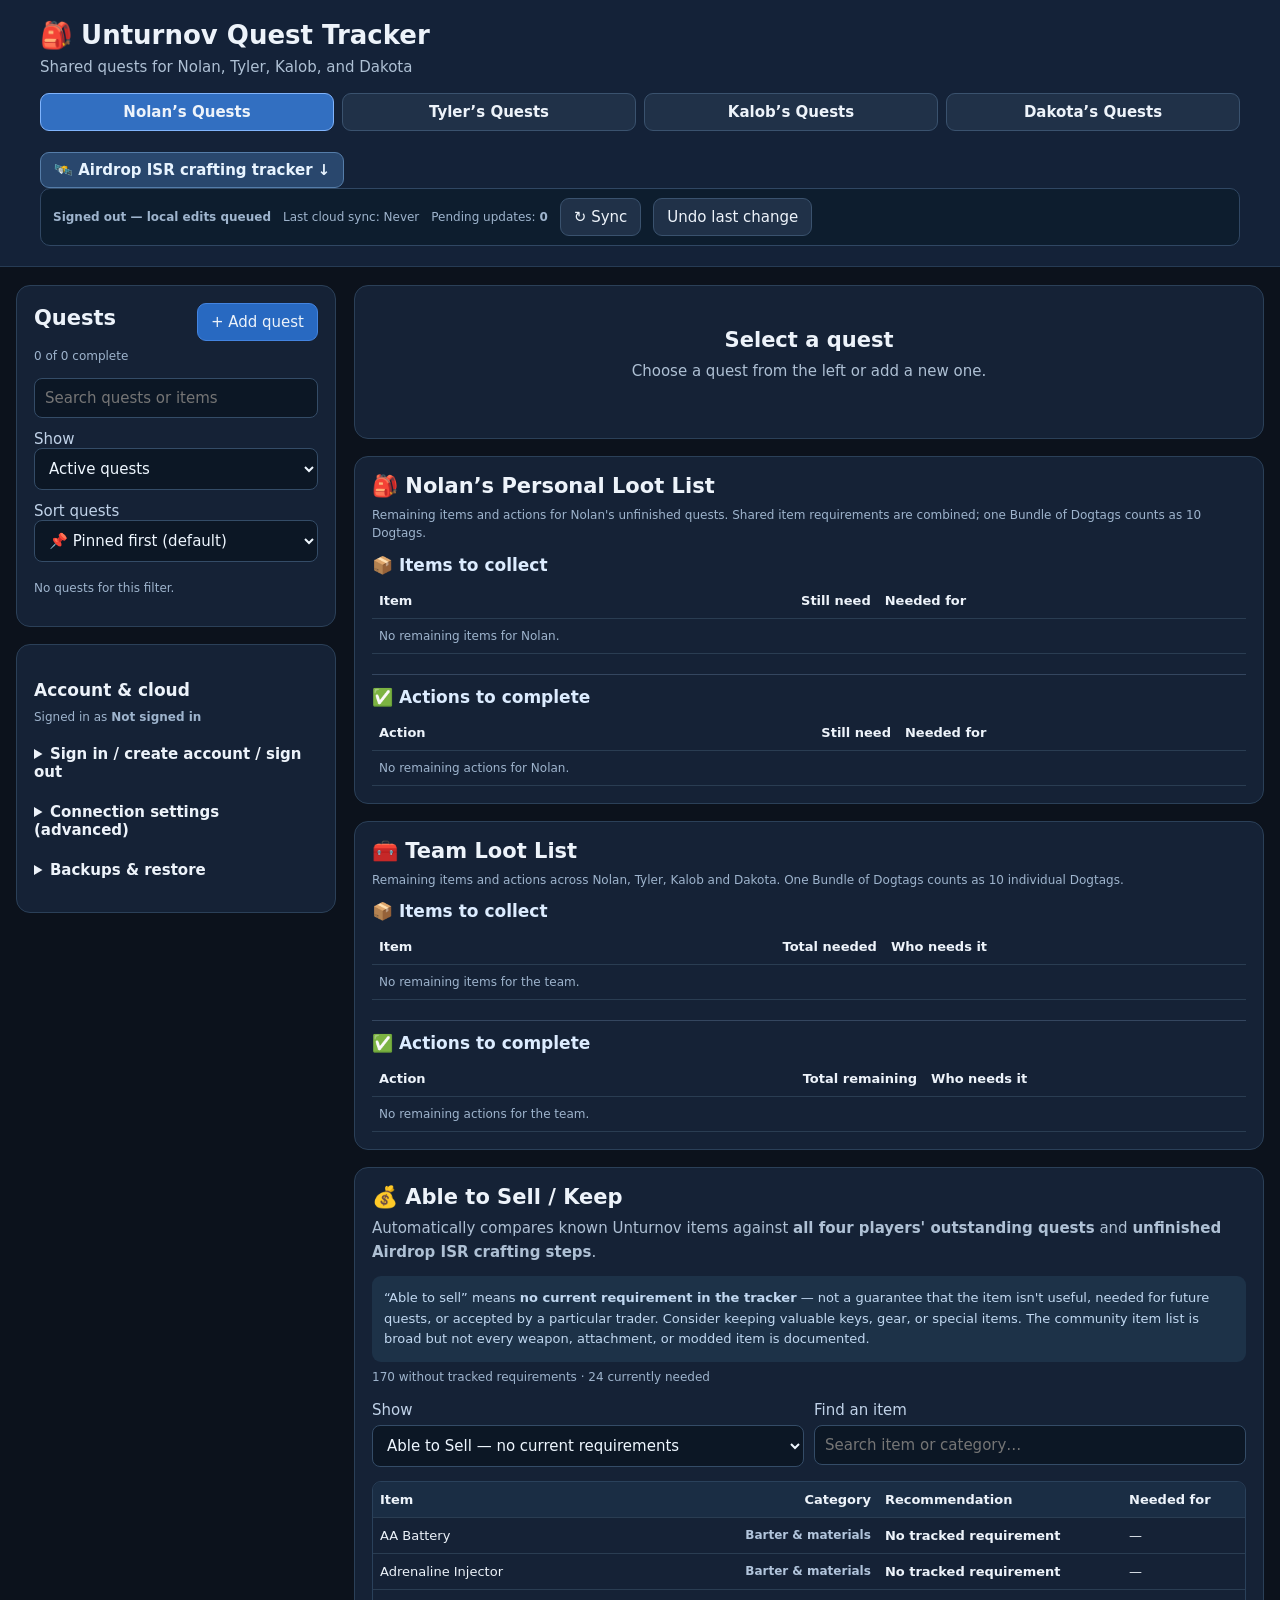
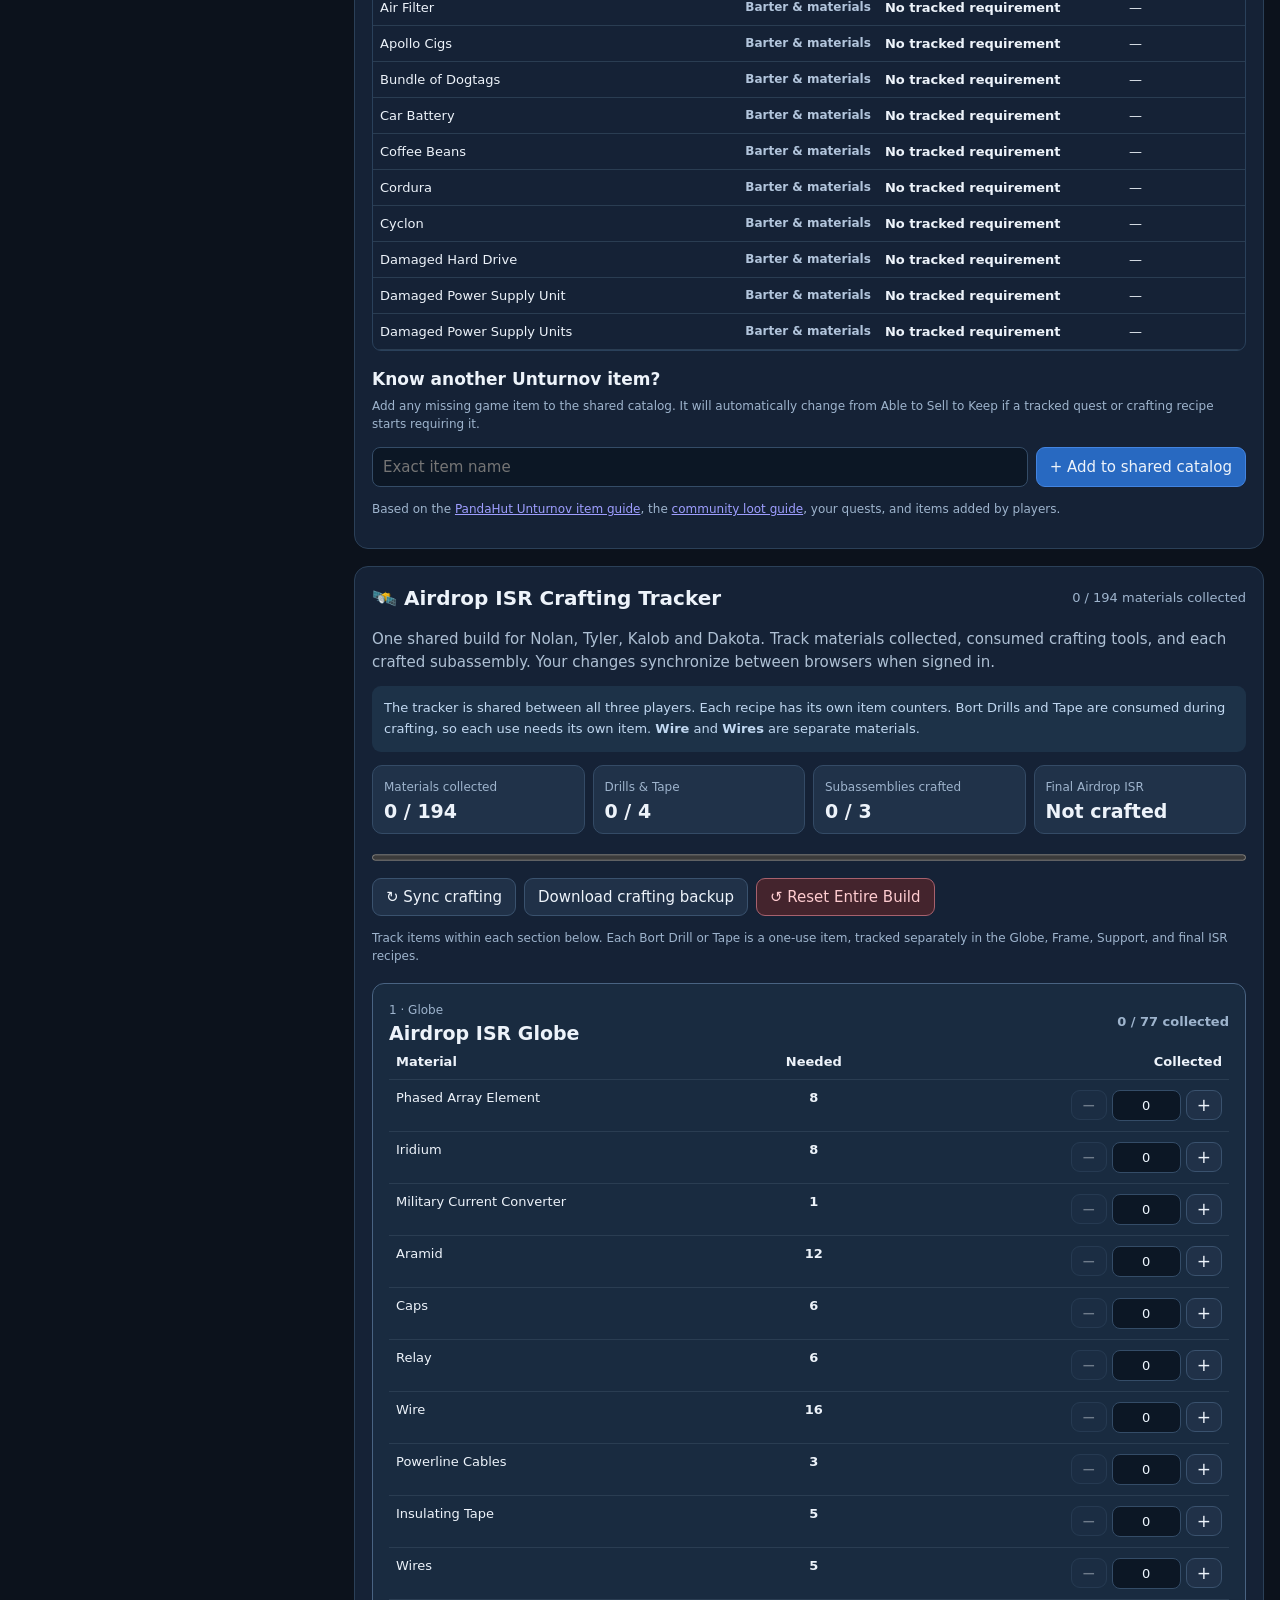
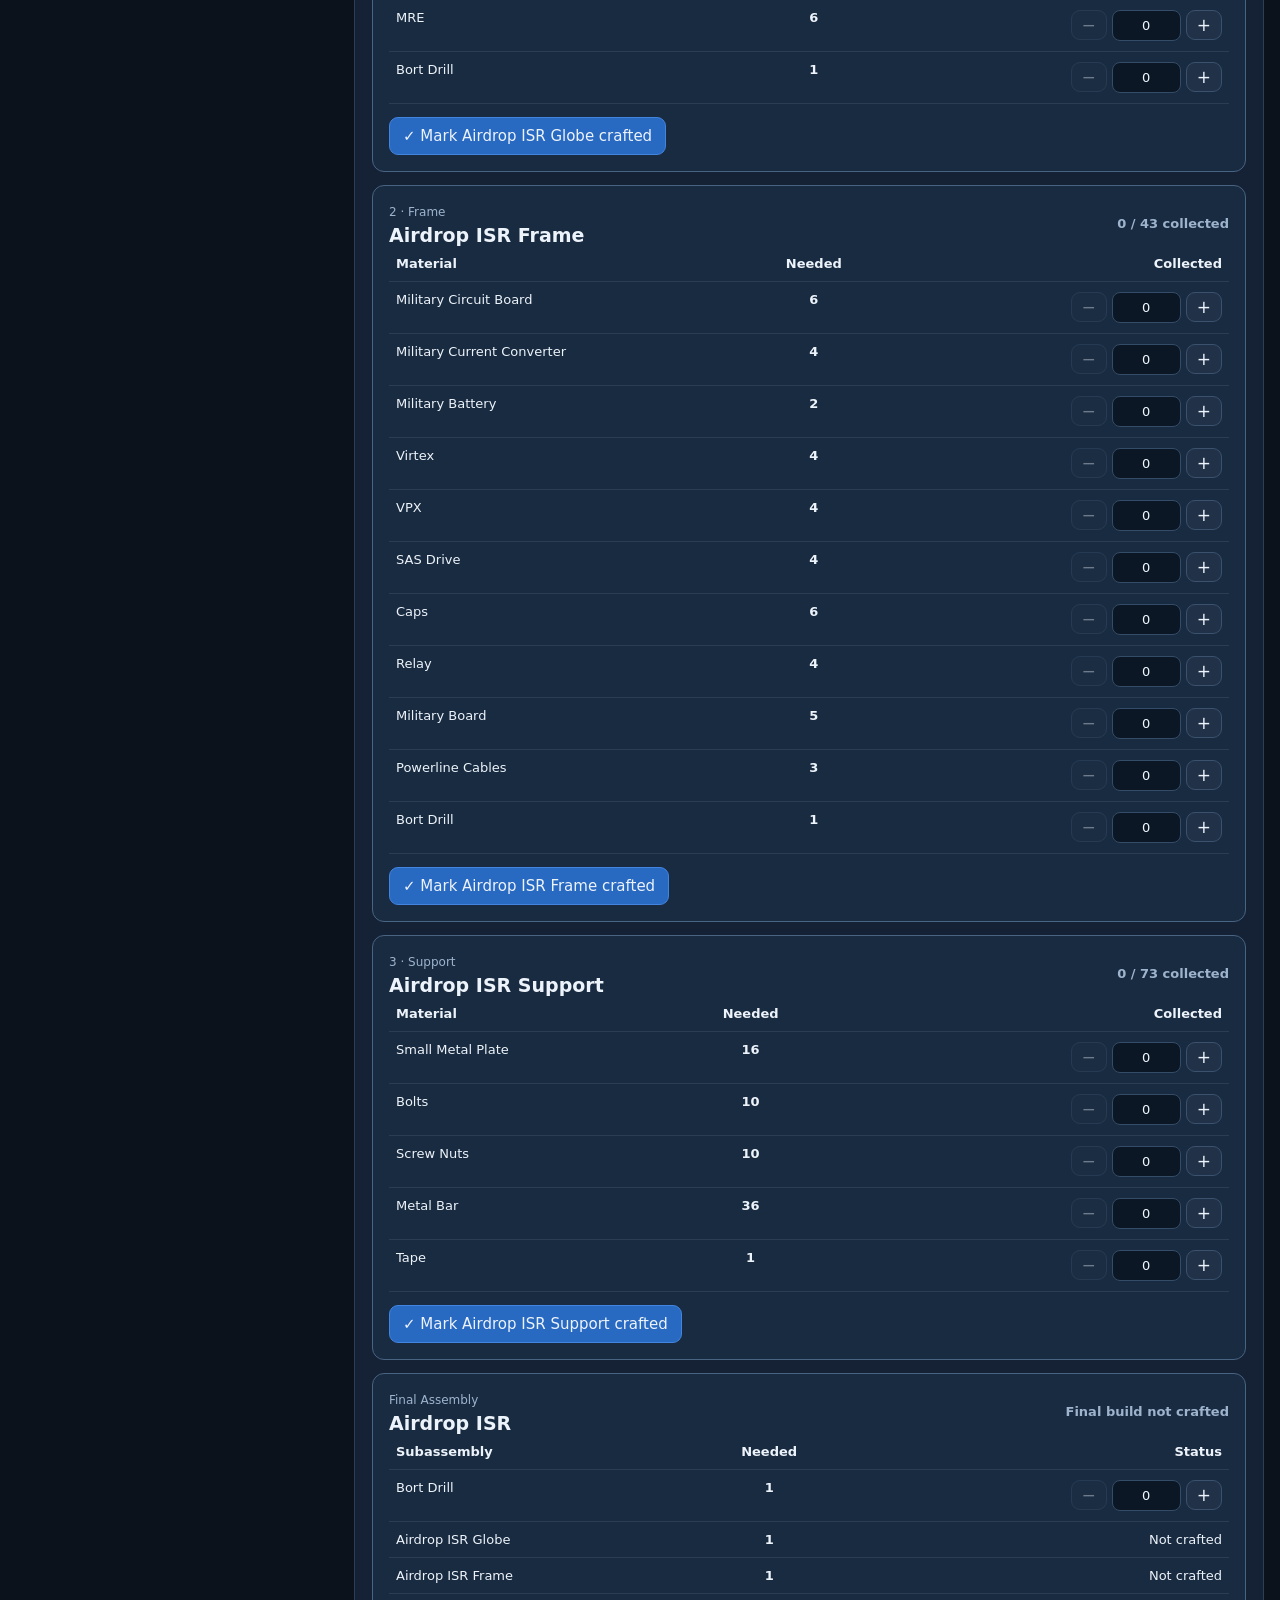
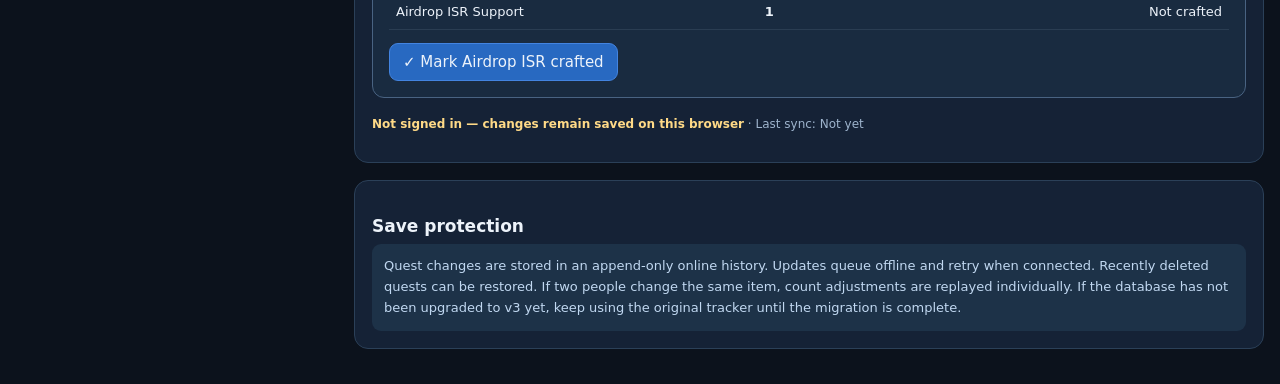
==== index.html @ f4f70f06 "Publish live Unturnov Able to Sell guide with item search, keep filter and shared catalog additions" ====
<!doctype html>
<html lang="en"><head><meta charset="utf-8"><meta name="viewport" content="width=device-width,initial-scale=1">
<title>Unturnov Quest Tracker · Shared Edition</title>
<style>
:root{color-scheme:dark;font-family:Inter,system-ui,-apple-system,BlinkMacSystemFont,"Segoe UI",sans-serif;background:#0c121c;color:#edf3fa}
*{box-sizing:border-box}body{margin:0;font-size:15px}button,input,select,textarea{font:inherit}button{background:#203148;color:#edf3fa;border:1px solid #3a526e;padding:9px 13px;border-radius:9px;cursor:pointer}button:hover{background:#2c486a}button:disabled{opacity:.4;cursor:not-allowed}button.primary{background:#2869c1;border-color:#4384e0}button.primary:hover{background:#357fe4}button.danger{color:#ffb8bb;border-color:#8b4750}input,select,textarea{background:#0c1725;color:#eff7ff;border:1px solid #344c67;border-radius:8px;padding:10px;max-width:100%}input:focus,textarea:focus,select:focus{outline:2px solid #4788e1;outline-offset:1px}textarea{width:100%;min-height:115px;resize:vertical}label{display:block;margin:12px 0 8px;color:#c0d2e8}label input{display:block;width:100%;margin-top:5px}
header{padding:20px clamp(15px,4vw,40px);background:#142238;border-bottom:1px solid #263b54}h1{font-size:26px;margin:0 0 5px}h2{font-size:21px;margin:0 0 8px}h3{font-size:17px;margin:18px 0 8px}p{color:#aec0d4;line-height:1.55;margin:6px 0 12px}small,.muted{font-size:12px;color:#9eb4cd}.warn{color:#ffb77f}.good{color:#76d6a5}.pending{color:#ffda87}
.tabs{display:flex;flex-wrap:wrap;gap:8px;margin:14px 0 12px}.tabs button{flex:1 1 170px;font-weight:700}.tabs button.active{background:#326fc1;border-color:#80b4fd}.cloud-row{display:flex;align-items:center;gap:12px;flex-wrap:wrap;padding:9px 12px;background:#0d1d2e;border:1px solid #304763;border-radius:10px}.cloud-row>*{margin:0}#accountLabel{font-weight:600}
main{display:grid;grid-template-columns:minmax(225px,320px) minmax(0,1fr);gap:18px;max-width:1400px;margin:18px auto;padding:0 16px}.panel{border:1px solid #2b4058;background:#152236;border-radius:14px;padding:17px;min-width:0;margin-bottom:17px}.row{display:flex;gap:9px;align-items:center;justify-content:space-between;flex-wrap:wrap}.sidebar{min-width:0}.sidebar .panel{position:static}
.actions{display:flex;gap:8px;flex-wrap:wrap;margin:13px 0}.actions>button{flex-shrink:0}.full{width:100%}
.quest-list{display:flex;flex-direction:column;gap:6px;max-height:58vh;overflow:auto;margin-top:11px}.quest-row{display:flex;justify-content:space-between;gap:6px;align-items:center;text-align:left;width:100%}.quest-row.active{outline:2px solid #69a2fa}.quest-row span{min-width:0}.quest-row b{display:block;overflow:hidden;text-overflow:ellipsis}.quest-row small{display:block;margin-top:3px}.empty{padding:25px 0;text-align:center}.headline{display:flex;justify-content:space-between;gap:8px;align-items:start;flex-wrap:wrap}.goal-line{display:flex;align-items:center;justify-content:space-between;gap:8px;border-bottom:1px solid #2d4055;padding:11px 0}.count-actions{display:flex;gap:9px;align-items:center;white-space:nowrap}.count-actions button{font-size:20px;padding:4px 12px}.count-actions strong{font-variant-numeric:tabular-nums;min-width:45px;text-align:center}.edit-goal{display:grid;grid-template-columns:minmax(0,1fr) 80px 105px 40px;gap:7px;margin:8px 0}.edit-goal input{width:100%;min-width:0}.edit-goal select{min-width:0;width:100%}
table{width:100%;border-collapse:collapse;font-size:13px}th,td{padding:10px 7px;text-align:left;border-bottom:1px solid #2a3d52;vertical-align:top}th:nth-child(2),td:nth-child(2){text-align:right;font-variant-numeric:tabular-nums;font-weight:700}.overflow{overflow:auto}
details{margin:10px 0}summary{cursor:pointer;font-weight:700;padding:6px 0}details label{font-size:13px}#syncState{font-weight:700}.notice{padding:12px;border-radius:9px;background:#1d3248;color:#c1d8f1;font-size:13px;line-height:1.6}input[type=file]{max-width:100%}#pendingCount{font-weight:700}
@media(max-width:740px){main{grid-template-columns:1fr}.sidebar .panel{position:static}.quest-list{max-height:260px}.edit-goal{grid-template-columns:minmax(0,1fr) 72px}.edit-goal select{grid-column:1}.edit-goal button{grid-column:2}.goal-line{align-items:start}}
[hidden]{display:none!important}

/* Shared Airdrop ISR crafting tracker */
.airdrop-link{display:inline-flex;align-items:center;gap:6px;text-decoration:none;color:#e8f4ff;background:#29476d;border:1px solid #557da9;border-radius:9px;padding:8px 13px;margin-top:9px;font-weight:700}
.airdrop-link:hover{background:#35618e}
.airdrop-panel{scroll-margin-top:16px}
.airdrop-panel>summary{display:flex;justify-content:space-between;gap:12px;align-items:center;flex-wrap:wrap;font-size:20px;padding:2px 0 12px}
.airdrop-panel>summary .muted{font-size:13px;font-weight:400}
.airdrop-panel>summary:hover{color:#b7d7ff}
.airdrop-metrics{display:grid;grid-template-columns:repeat(4,minmax(0,1fr));gap:8px;margin:13px 0}
.airdrop-metric{background:#203249;border:1px solid #344b66;padding:11px;border-radius:10px}
.airdrop-metric strong{display:block;font-size:19px;margin:5px 0 0;font-variant-numeric:tabular-nums}
.airdrop-progress{width:100%;height:13px;accent-color:#4993f0}
.airdrop-counter{display:flex;gap:5px;align-items:center;justify-content:flex-end;min-width:165px}
.airdrop-counter button{font-size:17px;padding:4px 10px}
.airdrop-counter input{width:69px;text-align:center;padding:7px 3px;font-variant-numeric:tabular-nums;appearance:textfield}
.airdrop-counter input::-webkit-inner-spin-button{-webkit-appearance:none}
.airdrop-check{display:flex;gap:9px;align-items:center;flex-wrap:wrap;padding:9px 0;border-bottom:1px solid #283a50;cursor:pointer}
.airdrop-check input{width:19px;height:19px;accent-color:#4988ee}
.airdrop-check small{margin-left:auto}
.airdrop-recipe{border:1px solid #354c69;border-radius:10px;padding:11px 13px;margin:10px 0;background:#182941}
.airdrop-recipe>summary{display:flex;justify-content:space-between;gap:10px;align-items:center}
.airdrop-recipe>summary strong{display:block}
.airdrop-recipe>summary small{display:block;margin-top:4px}
.craft-bubble{display:inline-flex;align-items:center;justify-content:center;min-width:28px;height:28px;background:#27496e;border-radius:50%}
#airdropSyncStatus{font-weight:650}
@media(max-width:740px){.airdrop-metrics{grid-template-columns:repeat(2,minmax(0,1fr))}.airdrop-panel>summary{font-size:17px}}


.airdrop-sections{display:grid;grid-template-columns:minmax(0,1fr);gap:13px;margin:17px 0}
.airdrop-recipe{padding:16px;border:1px solid #496382;background:#192b40;border-radius:12px;min-width:0;margin:0}
.airdrop-recipe h3{margin:4px 0 0;font-size:19px}
.airdrop-stage-status{font-size:13px;font-weight:700}
.airdrop-stage-tools{margin-top:15px;border-top:1px solid #354d68;padding-top:12px}
.airdrop-stage-tools>strong{font-size:13px}
.airdrop-actions{align-items:center}
.airdrop-actions button.danger{background:#44242d;color:#ffccd0;border-color:#a7616d}
.airdrop-actions button.danger:hover{background:#672c39}
.airdrop-recipe table td:nth-child(2),.airdrop-recipe table th:nth-child(2){text-align:center;min-width:62px}
.airdrop-recipe table td:nth-child(3),.airdrop-recipe table th:nth-child(3){text-align:right}
.airdrop-recipe .airdrop-counter{margin-left:auto}
.airdrop-recipe .actions{margin-bottom:0}
@media(max-width:740px){.airdrop-recipe{padding:12px}.airdrop-counter{min-width:132px;gap:3px}.airdrop-counter input{width:54px}.airdrop-counter button{padding:4px 8px}}

.loot-section-heading{margin:20px 0 8px;padding-top:12px;border-top:1px solid #34465f;color:#dcecff}
.loot-section-heading:first-of-type{border-top:0;margin-top:10px;padding-top:0}

.sell-controls{display:grid;grid-template-columns:1fr 1fr;gap:10px;margin:14px 0}
.sell-controls label{margin:0}
.sell-controls input,.sell-controls select{margin-top:6px}
.sell-results{max-height:470px;overflow:auto;border:1px solid #2a415b;border-radius:9px}
.sell-results table{min-width:650px}
.sell-results th{position:sticky;top:0;background:#1a2d44;z-index:1}
.sell-results td:nth-child(2){font-size:12px;color:#b2c5dc}
.sell-results td:nth-child(3){font-weight:650;min-width:135px}
#sellLookupResult:empty{display:none}
@media(max-width:740px){.sell-controls{grid-template-columns:1fr}.sell-results{max-height:420px}}
</style>
</head>
<body>
<header>
 <h1>🎒 Unturnov Quest Tracker</h1><p>Shared quests for Nolan, Tyler, Kalob, and Dakota</p>
 <nav id="tabs" class="tabs" aria-label="Player quests"></nav>
 <a class="airdrop-link" href="#airdropSection">🛰️ Airdrop ISR crafting tracker ↓</a>
 <div class="cloud-row"><span id="syncState">Loading…</span><span class="muted" id="lastSynced">Last cloud sync: Never</span><span class="muted">Pending updates: <b id="pendingCount">0</b></span><button data-action="sync">↻ Sync</button><button data-action="undo">Undo last change</button></div>
</header>
<main>
 <aside class="sidebar">
 <section class="panel">
  <div class="row"><h2>Quests</h2><button class="primary" data-action="add-quest">+ Add quest</button></div>
  <p id="questStats" class="muted"></p>
  <input class="full" id="search" placeholder="Search quests or items" aria-label="Search quests">
  <label>Show<select id="filterSelect" class="full"><option value="active">Active quests</option><option value="completed">Completed quests</option><option value="all">All quests</option><option value="deleted">Recently deleted</option></select></label>
  <label>Sort quests<select id="sortSelect" class="full" aria-label="Sort quests">
   <option value="pinned">📌 Pinned first (default)</option>
   <option value="name-asc">Name (A–Z)</option>
   <option value="name-desc">Name (Z–A)</option>
   <option value="trader">Trader (A–Z)</option>
   <option value="progress-high">Closest to completed</option>
   <option value="progress-low">Least progress</option>
   <option value="newest">Newest added first</option>
   <option value="oldest">Oldest added first</option>
  </select></label>
  <div id="questList" class="quest-list"></div>
 </section>
 <section class="panel"><h3>Account & cloud</h3><p class="muted">Signed in as <span id="accountLabel">Not signed in</span></p>
  <details><summary>Sign in / create account / sign out</summary><label>Email<input id="loginEmail" type="email" autocomplete="username" placeholder="Your approved email"></label><label>Password<input id="loginPassword" type="password" autocomplete="current-password" placeholder="Account password"></label><div class="actions"><button class="primary" data-action="login">Sign in</button><button data-action="signup">Create account</button><button data-action="logout">Sign out</button></div></details>
  <details><summary>Connection settings (advanced)</summary><p class="muted">Use the same Supabase project on every computer. Never enter a secret or service-role key.</p><label>Project URL<input id="projectUrl" placeholder="https://...supabase.co"></label><label>Publishable key<input id="publicKey" placeholder="sb_publishable_..."></label><button data-action="save-config">Save connection</button></details>
  <details><summary>Backups & restore</summary><p class="muted">Downloads all three players' quests and the saved change history. Keep the backup somewhere safe.</p><button data-action="export">Download full backup</button><label>Restore from backup<input id="backupFile" type="file" accept=".json,application/json"></label></details>
 </section>
 </aside>
 <div>
  <section class="panel" id="questDetail"></section>
  <section class="panel" id="personal-nolan" hidden>
    <h2>🎒 Nolan’s Personal Loot List</h2>
    <p class="muted">Remaining items and actions for Nolan's unfinished quests. Shared item requirements are combined; one Bundle of Dogtags counts as 10 Dogtags.</p>
    <h3 class="loot-section-heading">📦 Items to collect</h3>
    <div class="overflow"><table><thead><tr><th>Item</th><th>Still need</th><th>Needed for</th></tr></thead><tbody id="personalLootNolan"></tbody></table></div>
    <h3 class="loot-section-heading">✅ Actions to complete</h3>
    <div class="overflow"><table><thead><tr><th>Action</th><th>Still need</th><th>Needed for</th></tr></thead><tbody id="personalActionsNolan"></tbody></table></div>
   </section>
  <section class="panel" id="personal-tyler" hidden>
    <h2>🎒 Tyler’s Personal Loot List</h2>
    <p class="muted">Remaining items and actions for Tyler's unfinished quests. Shared item requirements are combined; one Bundle of Dogtags counts as 10 Dogtags.</p>
    <h3 class="loot-section-heading">📦 Items to collect</h3>
    <div class="overflow"><table><thead><tr><th>Item</th><th>Still need</th><th>Needed for</th></tr></thead><tbody id="personalLootTyler"></tbody></table></div>
    <h3 class="loot-section-heading">✅ Actions to complete</h3>
    <div class="overflow"><table><thead><tr><th>Action</th><th>Still need</th><th>Needed for</th></tr></thead><tbody id="personalActionsTyler"></tbody></table></div>
   </section>
  <section class="panel" id="personal-kalob" hidden>
    <h2>🎒 Kalob’s Personal Loot List</h2>
    <p class="muted">Remaining items and actions for Kalob's unfinished quests. Shared item requirements are combined; one Bundle of Dogtags counts as 10 Dogtags.</p>
    <h3 class="loot-section-heading">📦 Items to collect</h3>
    <div class="overflow"><table><thead><tr><th>Item</th><th>Still need</th><th>Needed for</th></tr></thead><tbody id="personalLootKalob"></tbody></table></div>
    <h3 class="loot-section-heading">✅ Actions to complete</h3>
    <div class="overflow"><table><thead><tr><th>Action</th><th>Still need</th><th>Needed for</th></tr></thead><tbody id="personalActionsKalob"></tbody></table></div>
   </section>
  <section class="panel" id="personal-dakota" hidden>
    <h2>🎒 Dakota’s Personal Loot List</h2>
    <p class="muted">Remaining items and actions for Dakota's unfinished quests. Shared item requirements are combined; one Bundle of Dogtags counts as 10 Dogtags.</p>
    <h3 class="loot-section-heading">📦 Items to collect</h3>
    <div class="overflow"><table><thead><tr><th>Item</th><th>Still need</th><th>Needed for</th></tr></thead><tbody id="personalLootDakota"></tbody></table></div>
    <h3 class="loot-section-heading">✅ Actions to complete</h3>
    <div class="overflow"><table><thead><tr><th>Action</th><th>Still need</th><th>Needed for</th></tr></thead><tbody id="personalActionsDakota"></tbody></table></div>
   </section>
  <section class="panel"><h2>🧰 Team Loot List</h2>
    <p class="muted">Remaining items and actions across Nolan, Tyler, Kalob and Dakota. One Bundle of Dogtags counts as 10 individual Dogtags.</p>
    <h3 class="loot-section-heading">📦 Items to collect</h3>
    <div class="overflow"><table><thead><tr><th>Item</th><th>Total needed</th><th>Who needs it</th></tr></thead><tbody id="teamLoot"></tbody></table></div>
    <h3 class="loot-section-heading">✅ Actions to complete</h3>
    <div class="overflow"><table><thead><tr><th>Action</th><th>Total remaining</th><th>Who needs it</th></tr></thead><tbody id="teamActions"></tbody></table></div>
   </section>
  <section class="panel" id="sellSection">
    <h2>💰 Able to Sell / Keep</h2>
    <p>Automatically compares known Unturnov items against <strong>all four players' outstanding quests</strong> and <strong>unfinished Airdrop ISR crafting steps</strong>.</p>
    <div class="notice">“Able to sell” means <strong>no current requirement in the tracker</strong> — not a guarantee that the item isn't useful, needed for future quests, or accepted by a particular trader. Consider keeping valuable keys, gear, or special items. The community item list is broad but not every weapon, attachment, or modded item is documented.</div>
    <p class="muted" id="sellSummary">Comparing current requirements…</p>
    <div class="sell-controls">
     <label>Show
      <select id="sellMode" class="full" aria-label="Sell guide status filter">
       <option value="sell">Able to Sell — no current requirements</option>
       <option value="keep">Keep — currently needed</option>
       <option value="all">All known items</option>
      </select>
     </label>
     <label>Find an item
      <input class="full" id="sellSearch" placeholder="Search item or category…" aria-label="Search Unturnov sell guide">
     </label>
    </div>
    <p id="sellLookupResult" class="muted" role="status"></p>
    <div class="overflow sell-results"><table><thead><tr><th>Item</th><th>Category</th><th>Recommendation</th><th>Needed for</th></tr></thead><tbody id="sellList"></tbody></table></div>
    <h3>Know another Unturnov item?</h3>
    <p class="muted">Add any missing game item to the shared catalog. It will automatically change from Able to Sell to Keep if a tracked quest or crafting recipe starts requiring it.</p>
    <div class="actions"><input id="sellAddName" placeholder="Exact item name" aria-label="Missing Unturnov item" style="flex:1;min-width:150px">
     <button type="button" class="primary" data-action="sell-add-item">+ Add to shared catalog</button></div>
    <p class="muted">Based on the <a href="https://steamcommunity.com/sharedfiles/filedetails/?id=3488332060" target="_blank" rel="noopener noreferrer">PandaHut Unturnov item guide</a>, the <a href="https://steamcommunity.com/sharedfiles/filedetails/?id=3590261459" target="_blank" rel="noopener noreferrer">community loot guide</a>, your quests, and items added by players.</p>
   </section>
  <details class="panel airdrop-panel" id="airdropSection" open>
   <summary><strong>🛰️ Airdrop ISR Crafting Tracker</strong><span class="muted" id="airdropSummary">Loading recipe…</span></summary>
   <p>One shared build for Nolan, Tyler, Kalob and Dakota. Track materials collected, consumed crafting tools, and each crafted subassembly. Your changes synchronize between browsers when signed in.</p>
   <div class="notice">The tracker is shared between all three players. Each recipe has its own item counters. Bort Drills and Tape are consumed during crafting, so each use needs its own item. <strong>Wire</strong> and <strong>Wires</strong> are separate materials.</div>
   <div class="airdrop-metrics">
    <div class="airdrop-metric"><small>Materials collected</small><strong id="airdropMaterialTotal">0 / 194</strong></div>
    <div class="airdrop-metric"><small>Drills & Tape</small><strong id="airdropToolTotal">0 / 4</strong></div>
    <div class="airdrop-metric"><small>Subassemblies crafted</small><strong id="airdropStageTotal">0 / 3</strong></div>
    <div class="airdrop-metric"><small>Final Airdrop ISR</small><strong id="airdropFinalStatus">Not crafted</strong></div>
   </div>
   <progress class="airdrop-progress" id="airdropProgress" value="0" max="194" aria-label="Airdrop material collection progress"></progress>
   <div class="airdrop-actions actions">
    <button type="button" data-airdrop-action="sync">↻ Sync crafting</button>
    <button type="button" data-airdrop-action="download">Download crafting backup</button>
    <button type="button" class="danger" data-airdrop-action="reset"><span aria-hidden="true">↺</span> Reset Entire Build</button>
   </div>
   <p class="muted">Track items within each section below. Each Bort Drill or Tape is a one-use item, tracked separately in the Globe, Frame, Support, and final ISR recipes.</p>
   <div id="airdropStages" class="airdrop-sections"></div>
   <p class="muted"><span id="airdropSyncStatus">Checking shared crafting progress…</span> · <span id="airdropLastSynced">Last sync: Not yet</span></p>
  </details>
  <section class="panel"><h3>Save protection</h3><div class="notice">Quest changes are stored in an append-only online history. Updates queue offline and retry when connected. Recently deleted quests can be restored. If two people change the same item, count adjustments are replayed individually. If the database has not been upgraded to v3 yet, keep using the original tracker until the migration is complete.</div></section>
 </div>
</main>
<script src="./sell-catalog.js?v=20261009-catalog1"></script>
<script src="./core-v3.js?v=20261009-dakota-four"></script><script src="./tracker-v3.js?v=20261009-sell-guide1"></script>
<script src="./airdrop-isr.js?v=20261009-sell-guide1"></script>
</body></html>
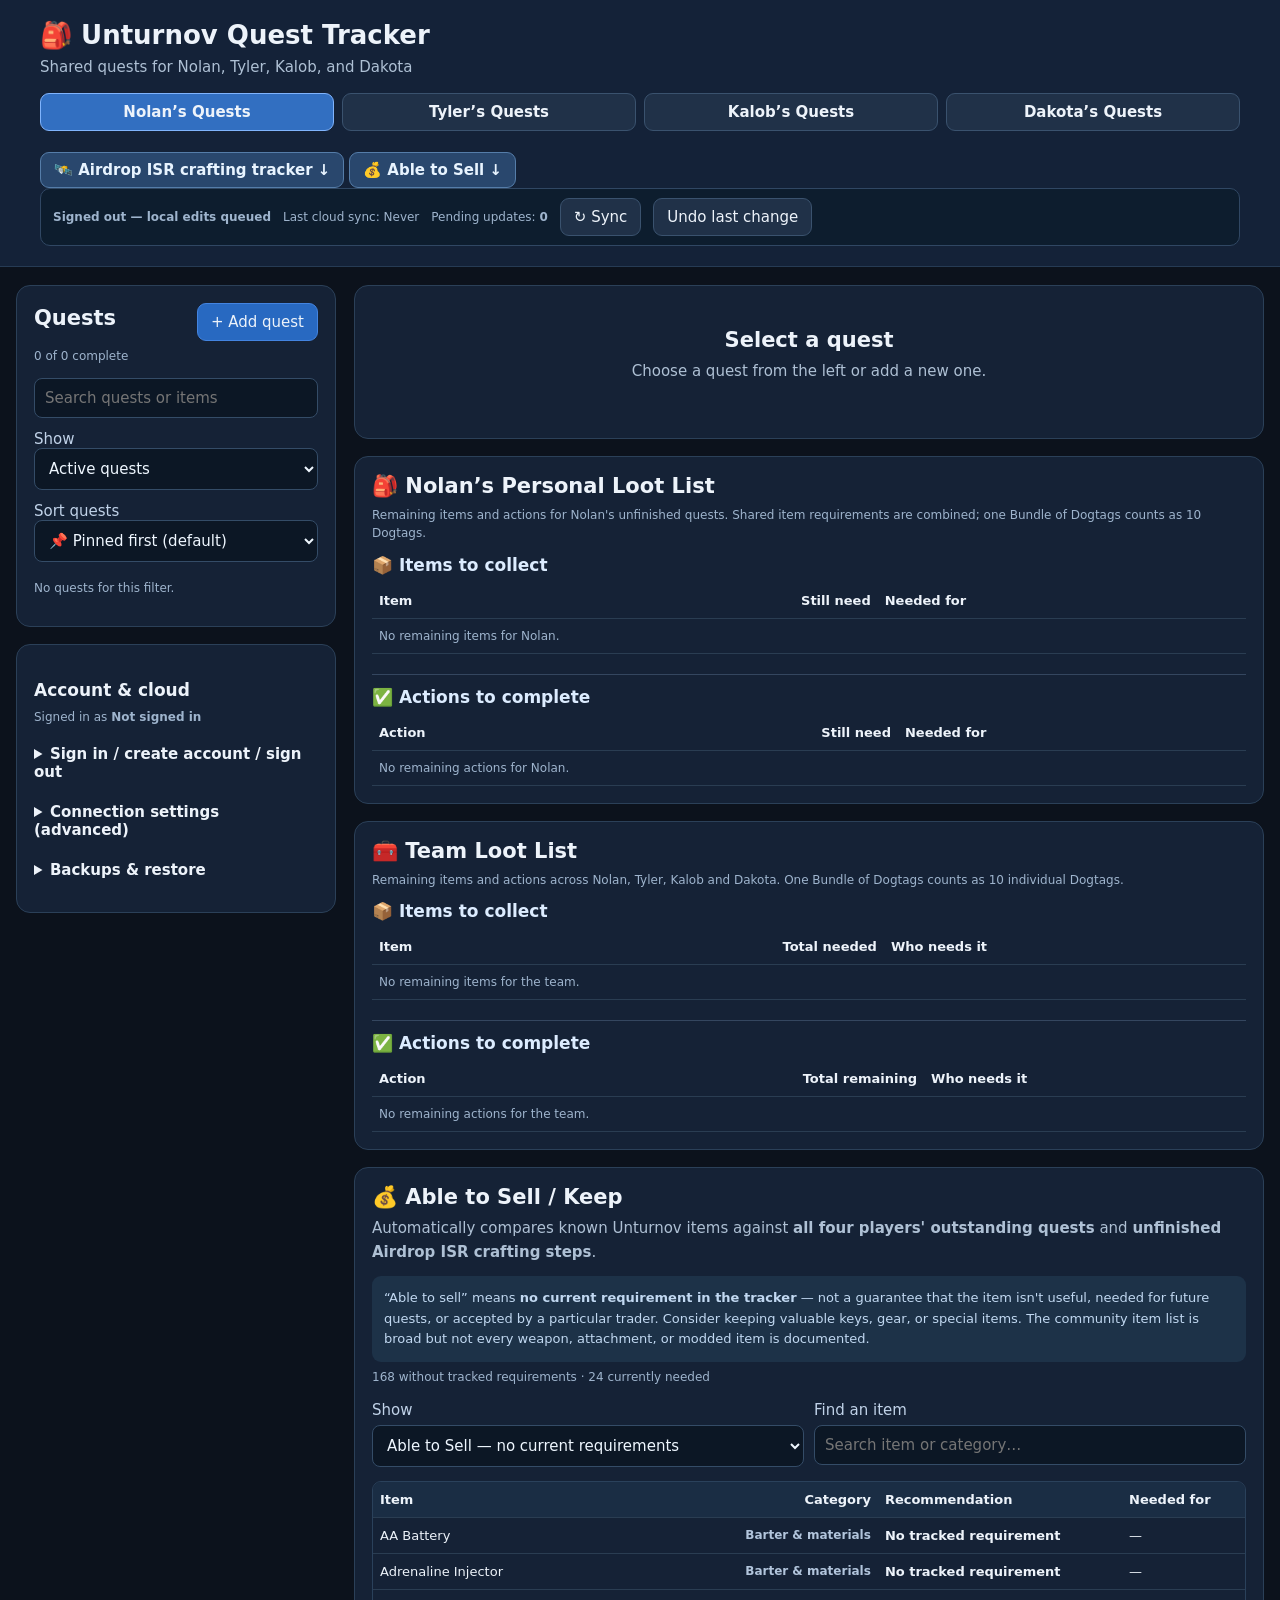
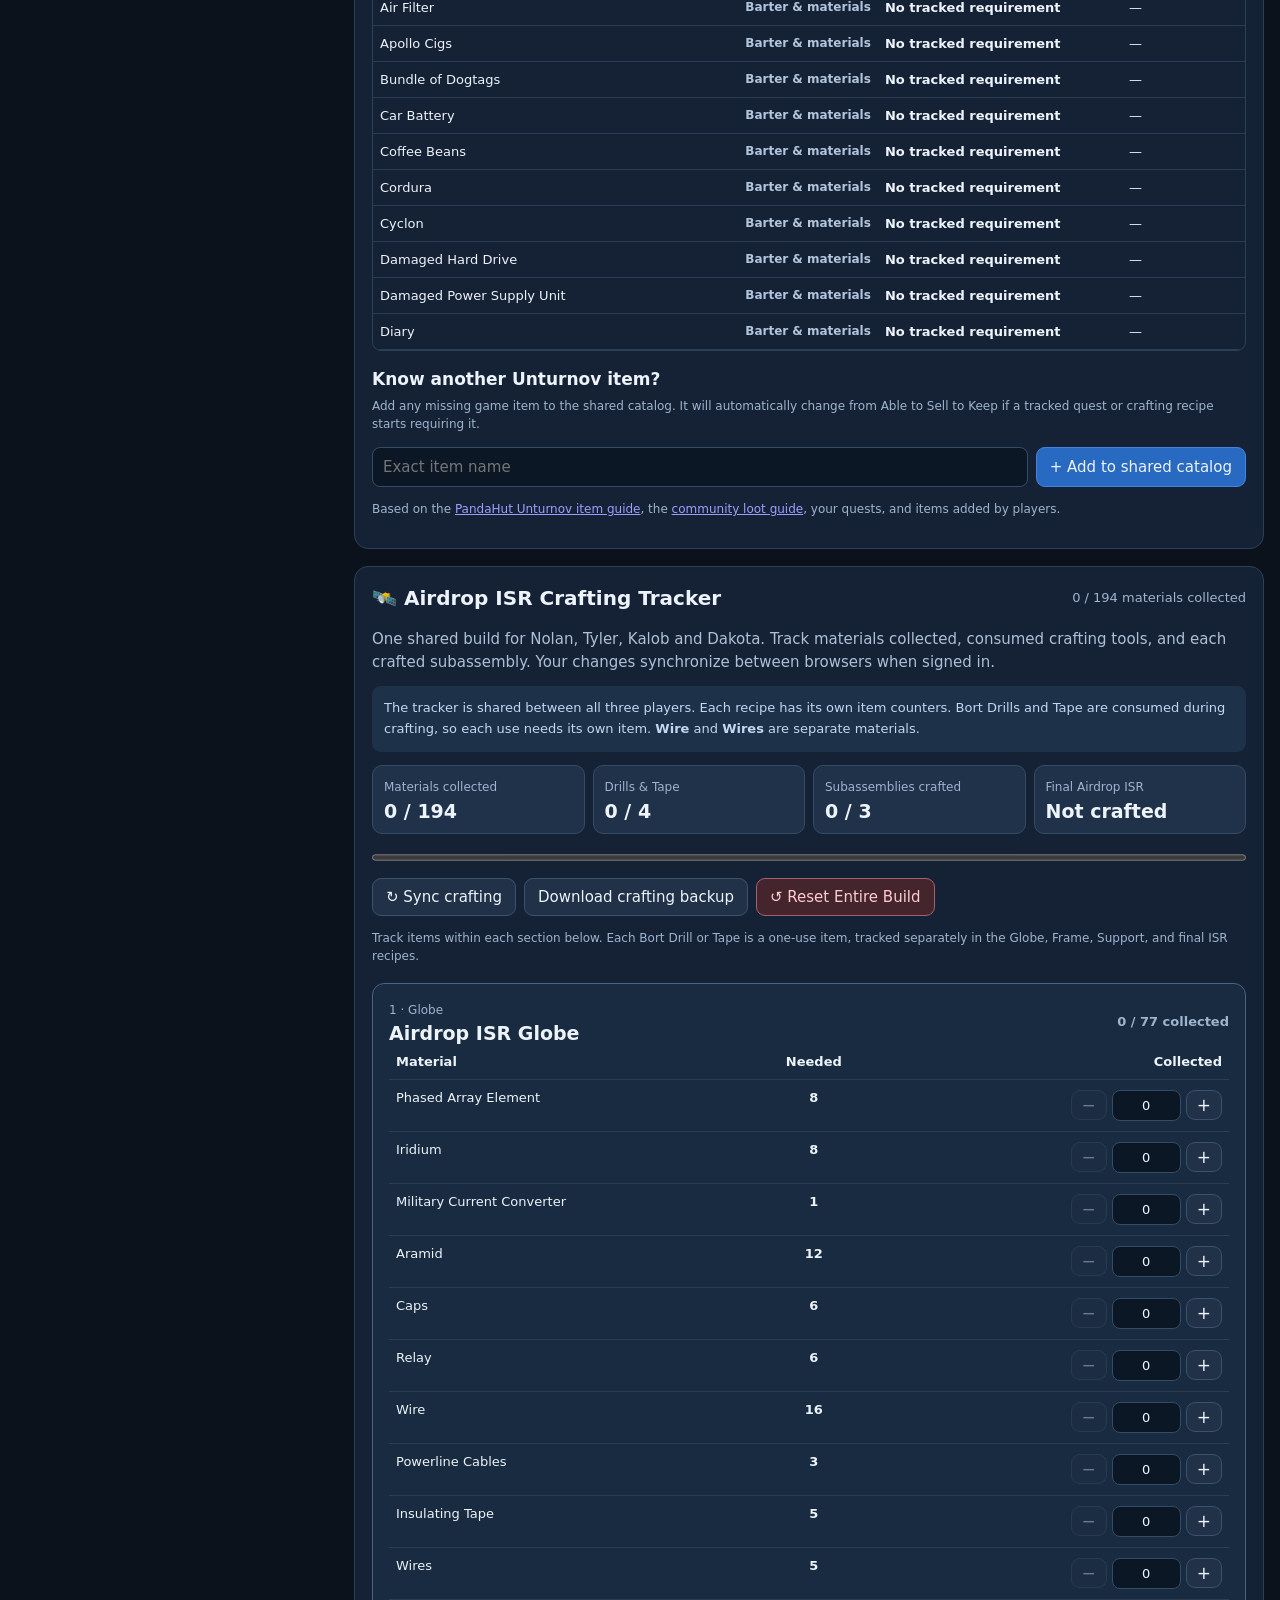
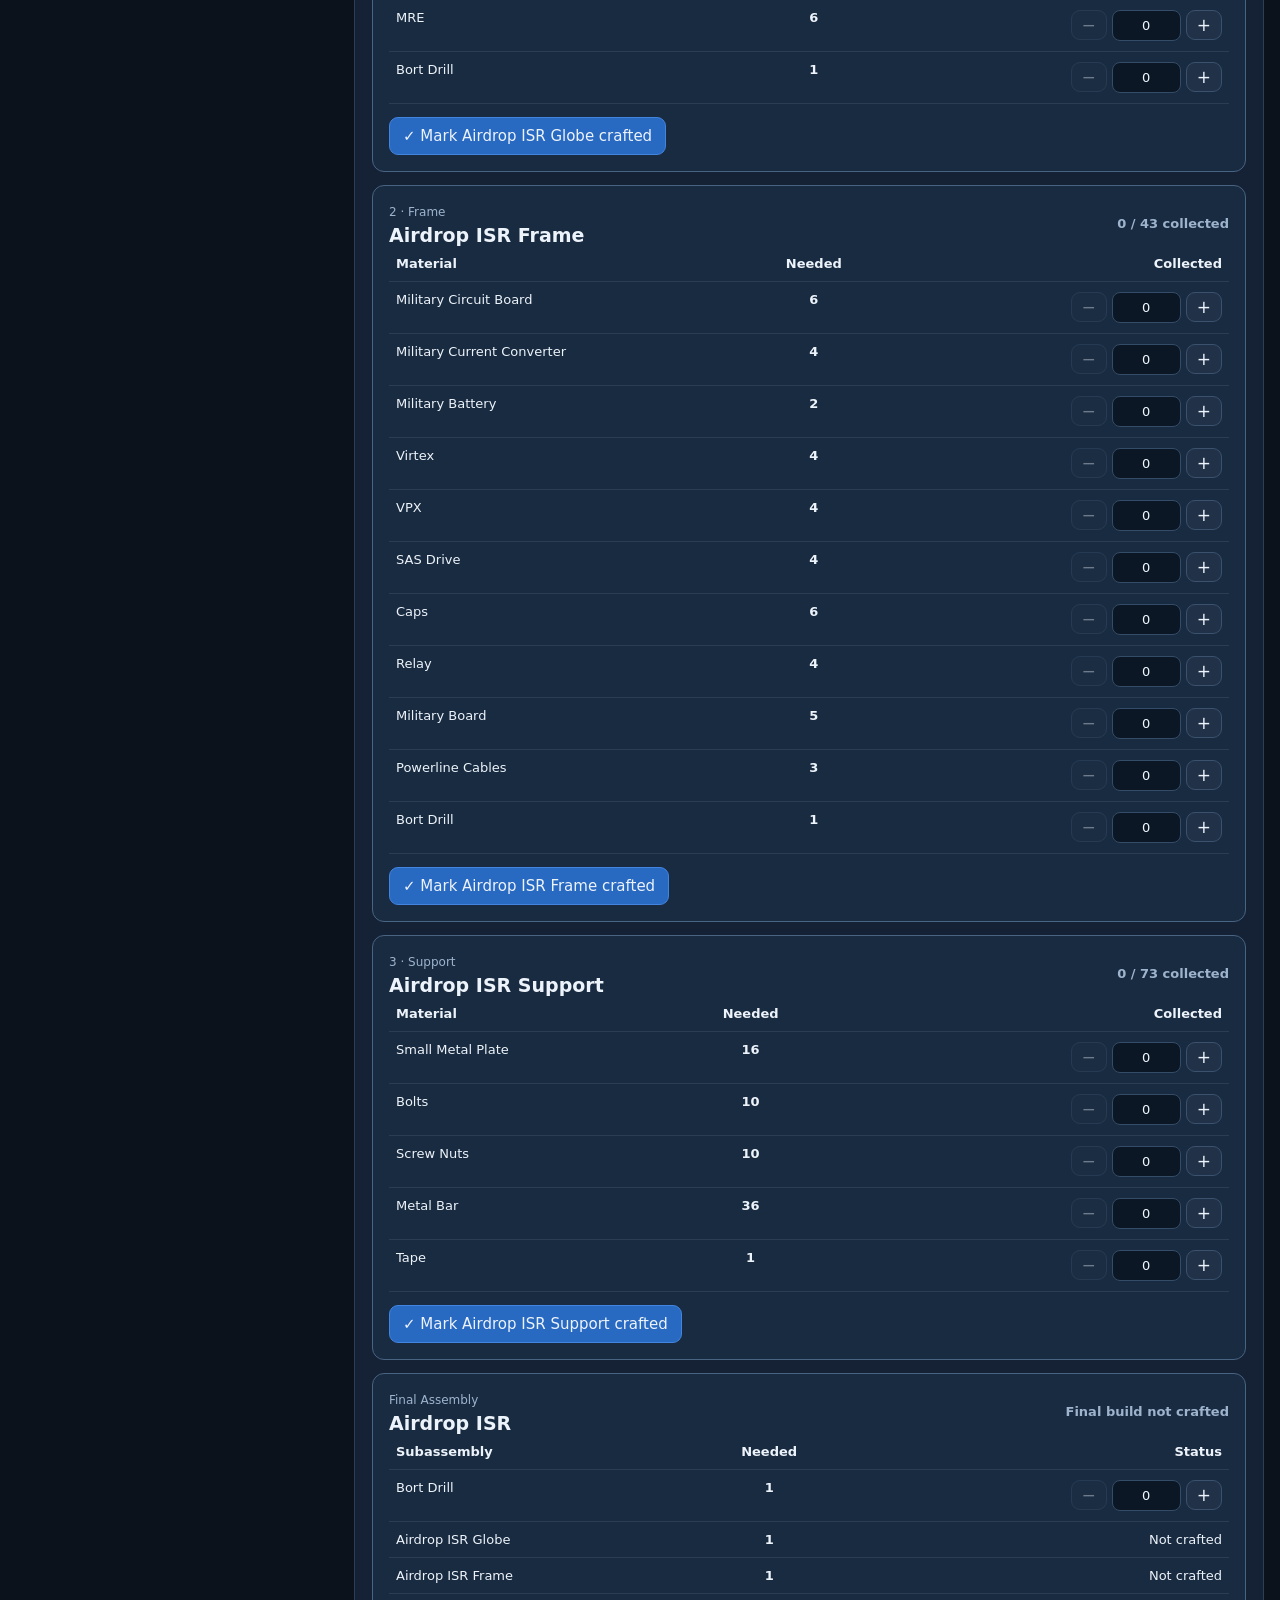
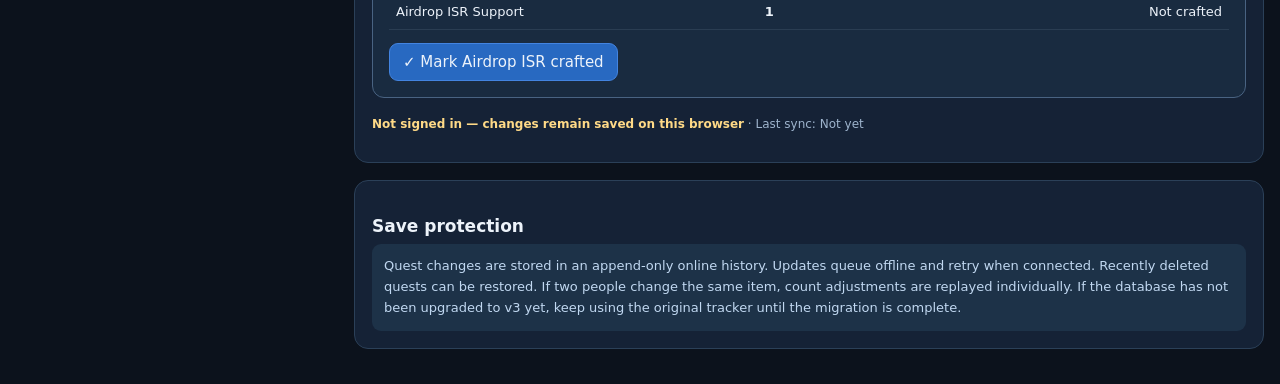
==== commit be91088e: "Add quick link to Able to Sell guide and load latest catalog comparison" ====
--- a/index.html
+++ b/index.html
@@ -76,6 +76,7 @@
  <h1>🎒 Unturnov Quest Tracker</h1><p>Shared quests for Nolan, Tyler, Kalob, and Dakota</p>
  <nav id="tabs" class="tabs" aria-label="Player quests"></nav>
  <a class="airdrop-link" href="#airdropSection">🛰️ Airdrop ISR crafting tracker ↓</a>
+ <a class="airdrop-link" href="#sellSection">💰 Able to Sell ↓</a>
  <div class="cloud-row"><span id="syncState">Loading…</span><span class="muted" id="lastSynced">Last cloud sync: Never</span><span class="muted">Pending updates: <b id="pendingCount">0</b></span><button data-action="sync">↻ Sync</button><button data-action="undo">Undo last change</button></div>
 </header>
 <main>
@@ -193,6 +194,6 @@
  </div>
 </main>
 <script src="./sell-catalog.js?v=20261009-catalog1"></script>
-<script src="./core-v3.js?v=20261009-dakota-four"></script><script src="./tracker-v3.js?v=20261009-sell-guide1"></script>
+<script src="./core-v3.js?v=20261009-dakota-four"></script><script src="./tracker-v3.js?v=20261009-sell-guide2"></script>
 <script src="./airdrop-isr.js?v=20261009-sell-guide1"></script>
 </body></html>
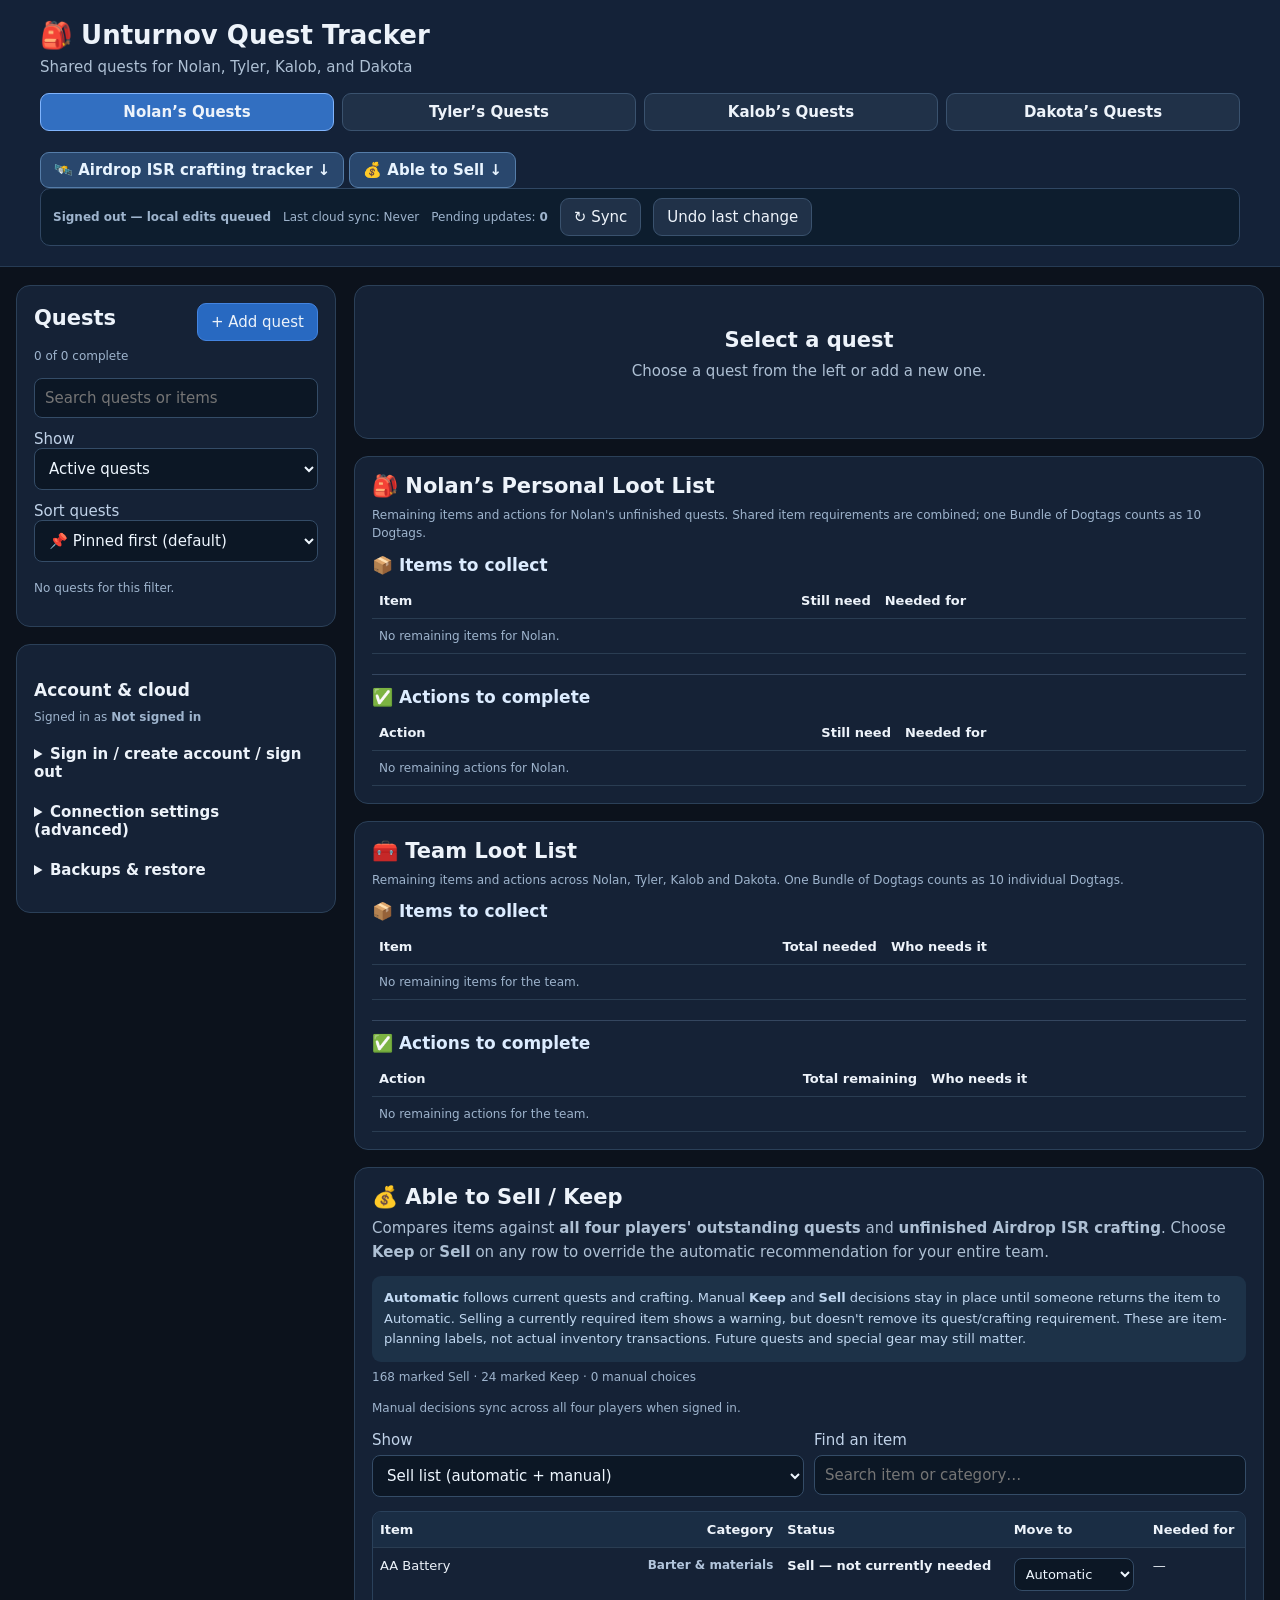
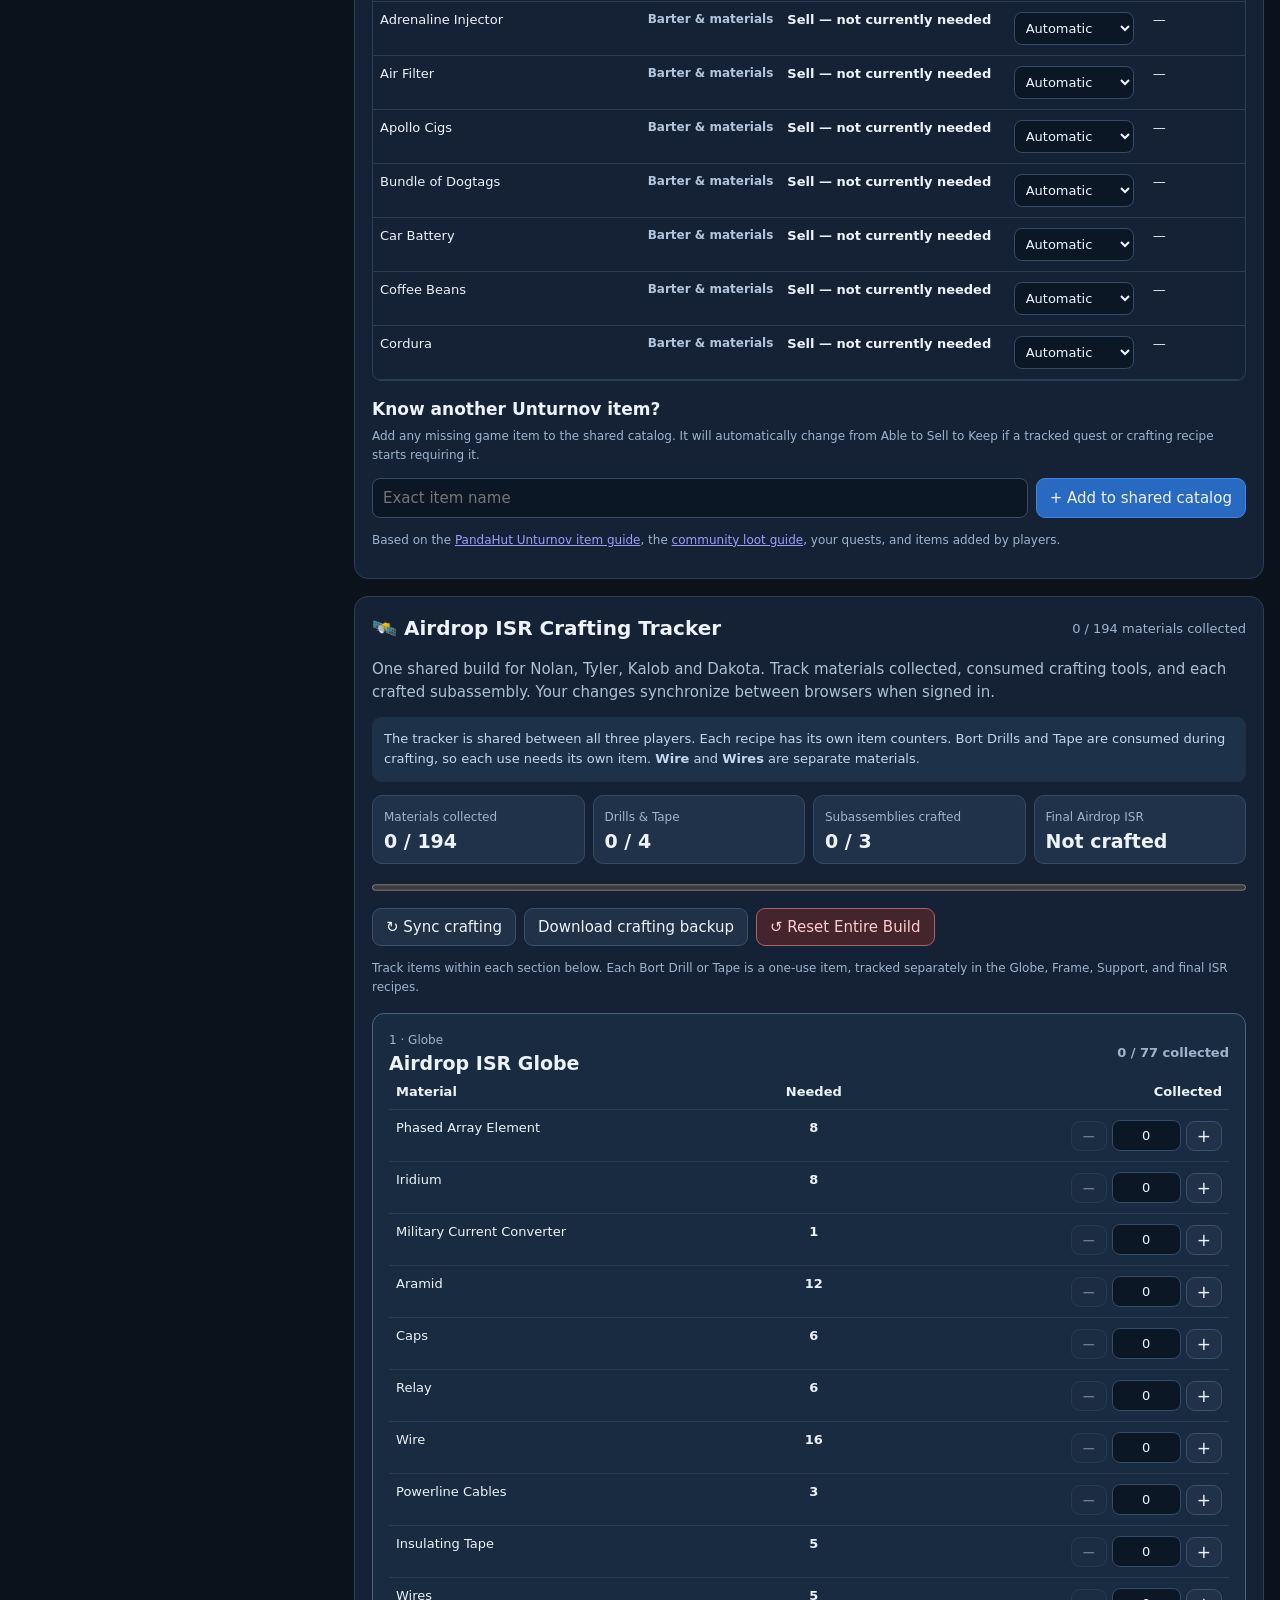
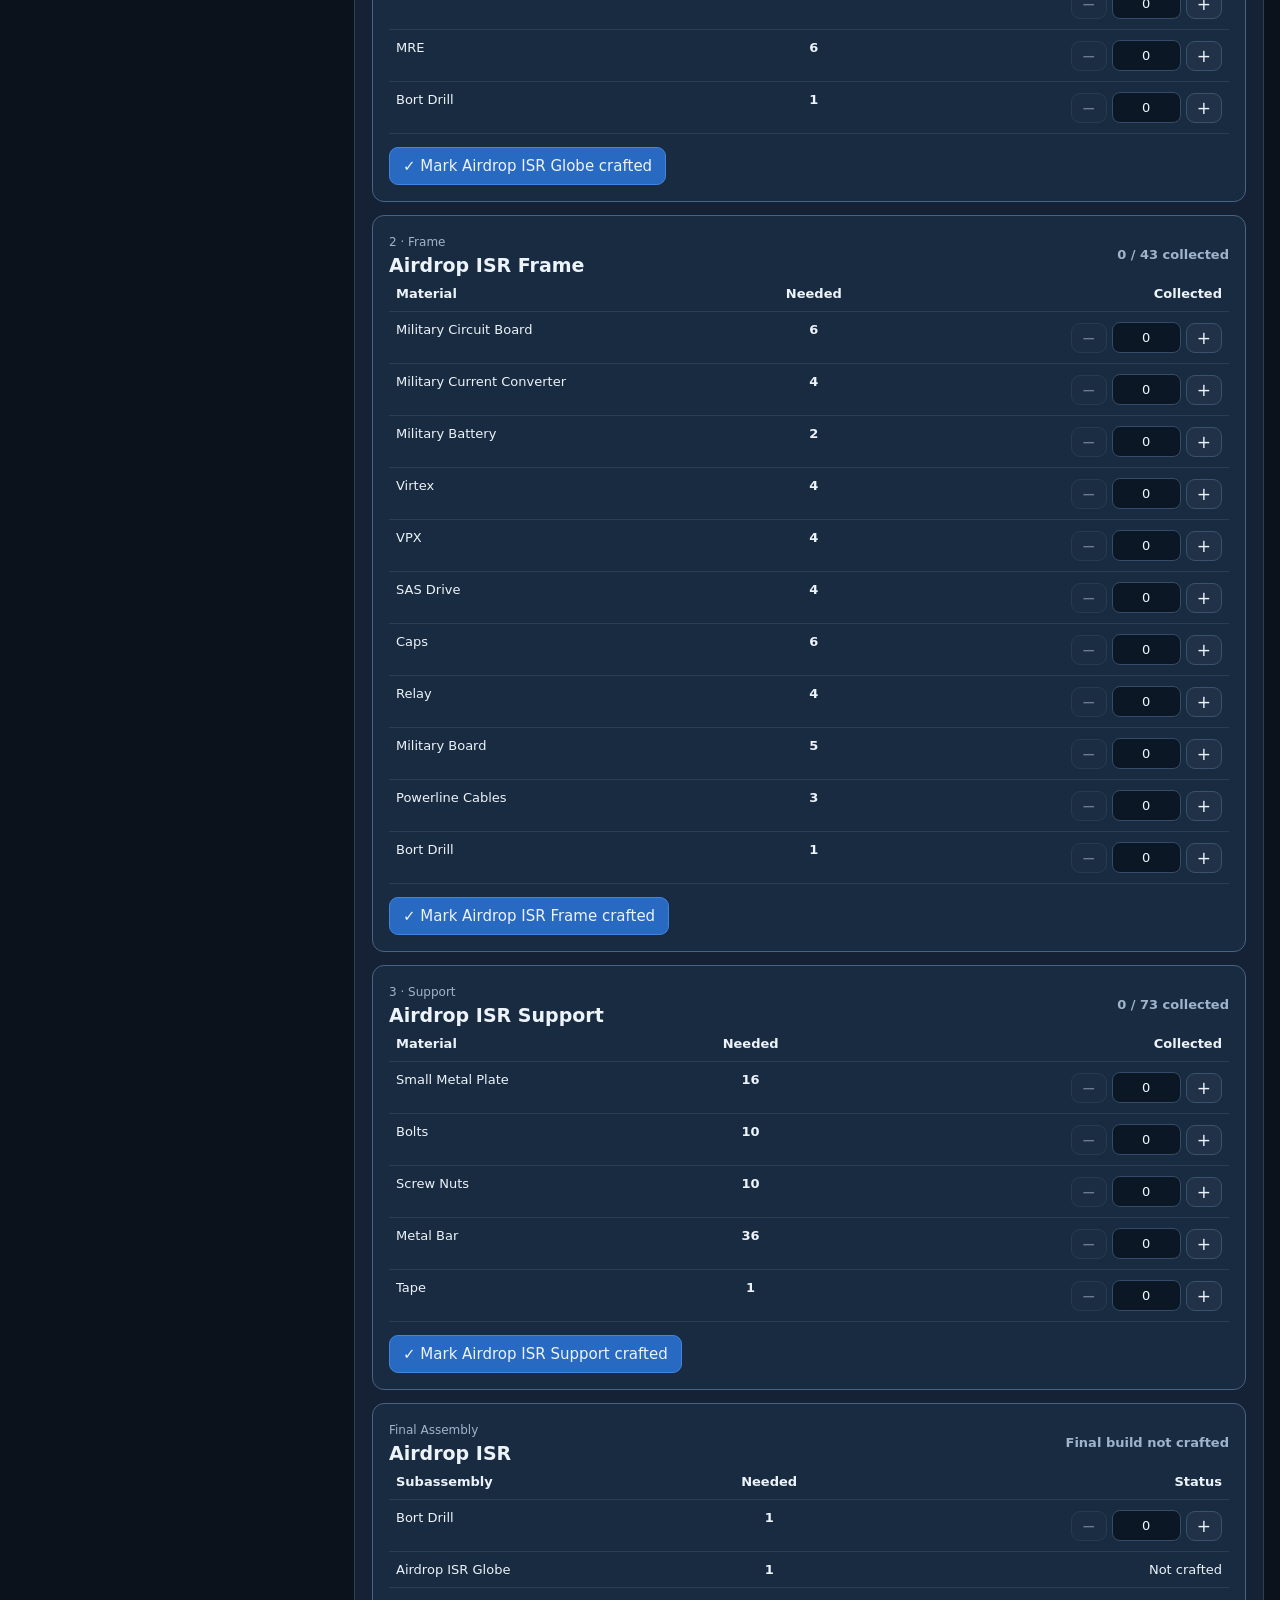
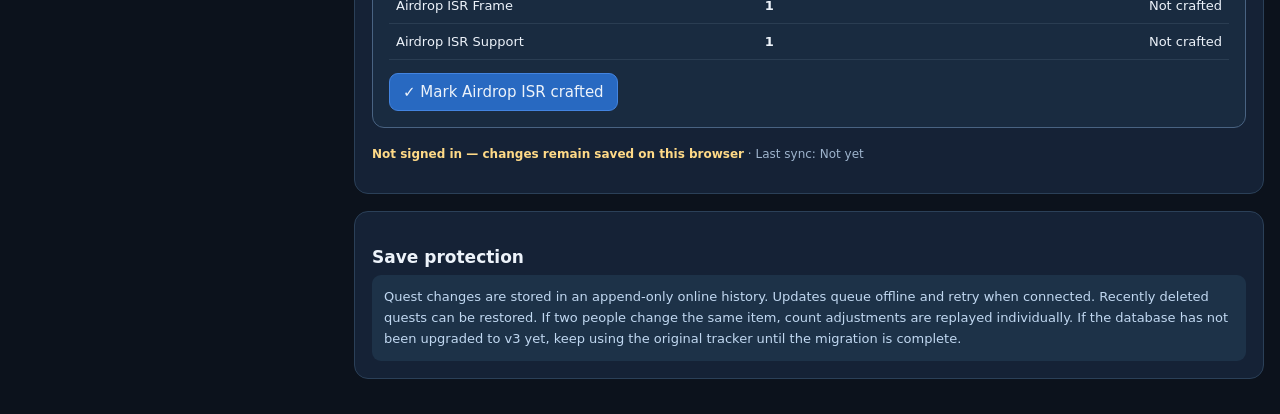
==== commit cdbd5bf0: "Add per-item Keep Sell Automatic dropdowns and shared sync status to sell guide" ====
--- a/index.html
+++ b/index.html
@@ -63,7 +63,10 @@
 .sell-controls label{margin:0}
 .sell-controls input,.sell-controls select{margin-top:6px}
 .sell-results{max-height:470px;overflow:auto;border:1px solid #2a415b;border-radius:9px}
-.sell-results table{min-width:650px}
+.sell-results table{min-width:740px}
+.sell-decision-select{min-width:120px;max-width:160px;padding:7px;font-size:13px}
+.sell-results td:nth-child(4){min-width:125px}
+.sell-results td.warn{font-weight:750;color:#ffb77f}
 .sell-results th{position:sticky;top:0;background:#1a2d44;z-index:1}
 .sell-results td:nth-child(2){font-size:12px;color:#b2c5dc}
 .sell-results td:nth-child(3){font-weight:650;min-width:135px}
@@ -147,14 +150,15 @@
    </section>
   <section class="panel" id="sellSection">
     <h2>💰 Able to Sell / Keep</h2>
-    <p>Automatically compares known Unturnov items against <strong>all four players' outstanding quests</strong> and <strong>unfinished Airdrop ISR crafting steps</strong>.</p>
-    <div class="notice">“Able to sell” means <strong>no current requirement in the tracker</strong> — not a guarantee that the item isn't useful, needed for future quests, or accepted by a particular trader. Consider keeping valuable keys, gear, or special items. The community item list is broad but not every weapon, attachment, or modded item is documented.</div>
+    <p>Compares items against <strong>all four players' outstanding quests</strong> and <strong>unfinished Airdrop ISR crafting</strong>. Choose <strong>Keep</strong> or <strong>Sell</strong> on any row to override the automatic recommendation for your entire team.</p>
+    <div class="notice"><strong>Automatic</strong> follows current quests and crafting. Manual <strong>Keep</strong> and <strong>Sell</strong> decisions stay in place until someone returns the item to Automatic. Selling a currently required item shows a warning, but doesn't remove its quest/crafting requirement. These are item-planning labels, not actual inventory transactions. Future quests and special gear may still matter.</div>
     <p class="muted" id="sellSummary">Comparing current requirements…</p>
+    <p class="muted" id="sellOverrideStatus" role="status">Loading shared Keep/Sell choices…</p>
     <div class="sell-controls">
      <label>Show
       <select id="sellMode" class="full" aria-label="Sell guide status filter">
-       <option value="sell">Able to Sell — no current requirements</option>
-       <option value="keep">Keep — currently needed</option>
+       <option value="sell">Sell list (automatic + manual)</option>
+       <option value="keep">Keep list (automatic + manual)</option>
        <option value="all">All known items</option>
       </select>
      </label>
@@ -163,7 +167,7 @@
      </label>
     </div>
     <p id="sellLookupResult" class="muted" role="status"></p>
-    <div class="overflow sell-results"><table><thead><tr><th>Item</th><th>Category</th><th>Recommendation</th><th>Needed for</th></tr></thead><tbody id="sellList"></tbody></table></div>
+    <div class="overflow sell-results"><table><thead><tr><th>Item</th><th>Category</th><th>Status</th><th>Move to</th><th>Needed for</th></tr></thead><tbody id="sellList"></tbody></table></div>
     <h3>Know another Unturnov item?</h3>
     <p class="muted">Add any missing game item to the shared catalog. It will automatically change from Able to Sell to Keep if a tracked quest or crafting recipe starts requiring it.</p>
     <div class="actions"><input id="sellAddName" placeholder="Exact item name" aria-label="Missing Unturnov item" style="flex:1;min-width:150px">
@@ -194,6 +198,6 @@
  </div>
 </main>
 <script src="./sell-catalog.js?v=20261009-catalog1"></script>
-<script src="./core-v3.js?v=20261009-dakota-four"></script><script src="./tracker-v3.js?v=20261009-sell-guide2"></script>
+<script src="./core-v3.js?v=20261009-dakota-four"></script><script src="./tracker-v3.js?v=20261009-manual-keep-sell"></script>
 <script src="./airdrop-isr.js?v=20261009-sell-guide1"></script>
 </body></html>
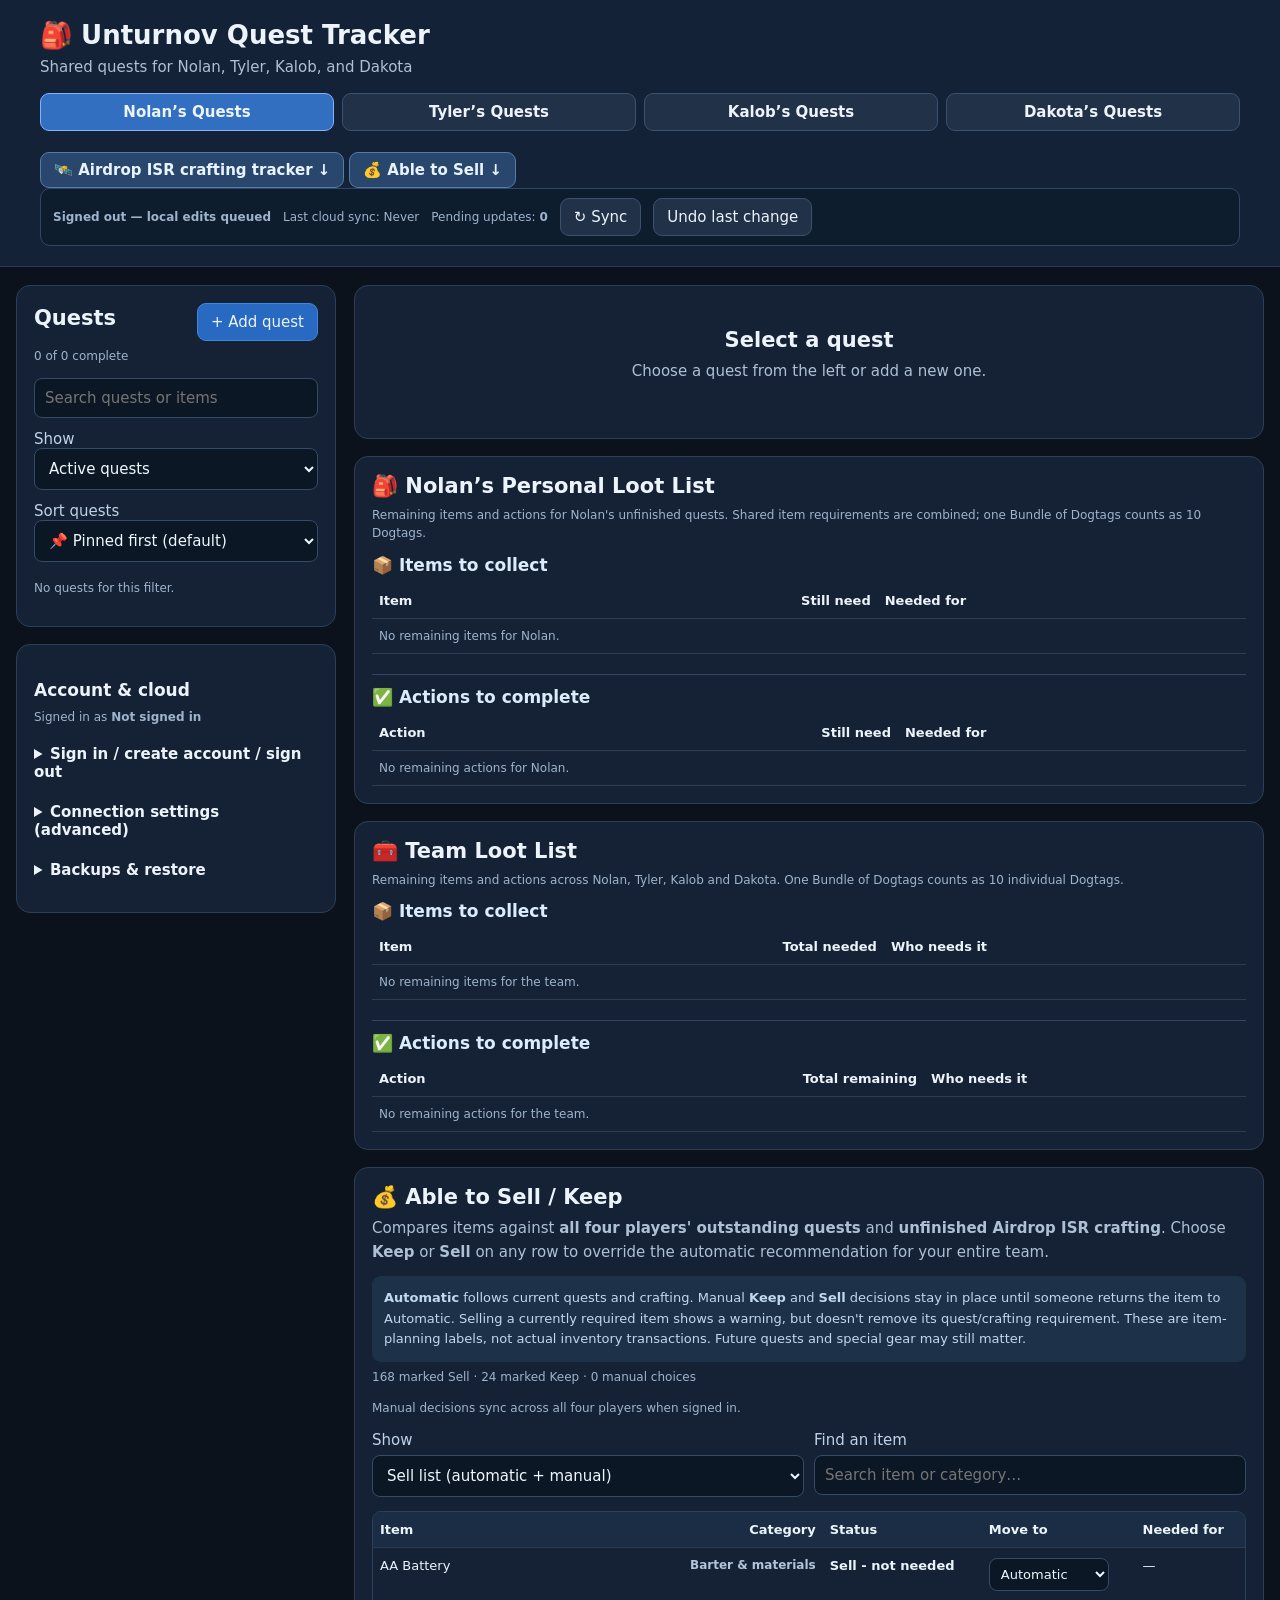
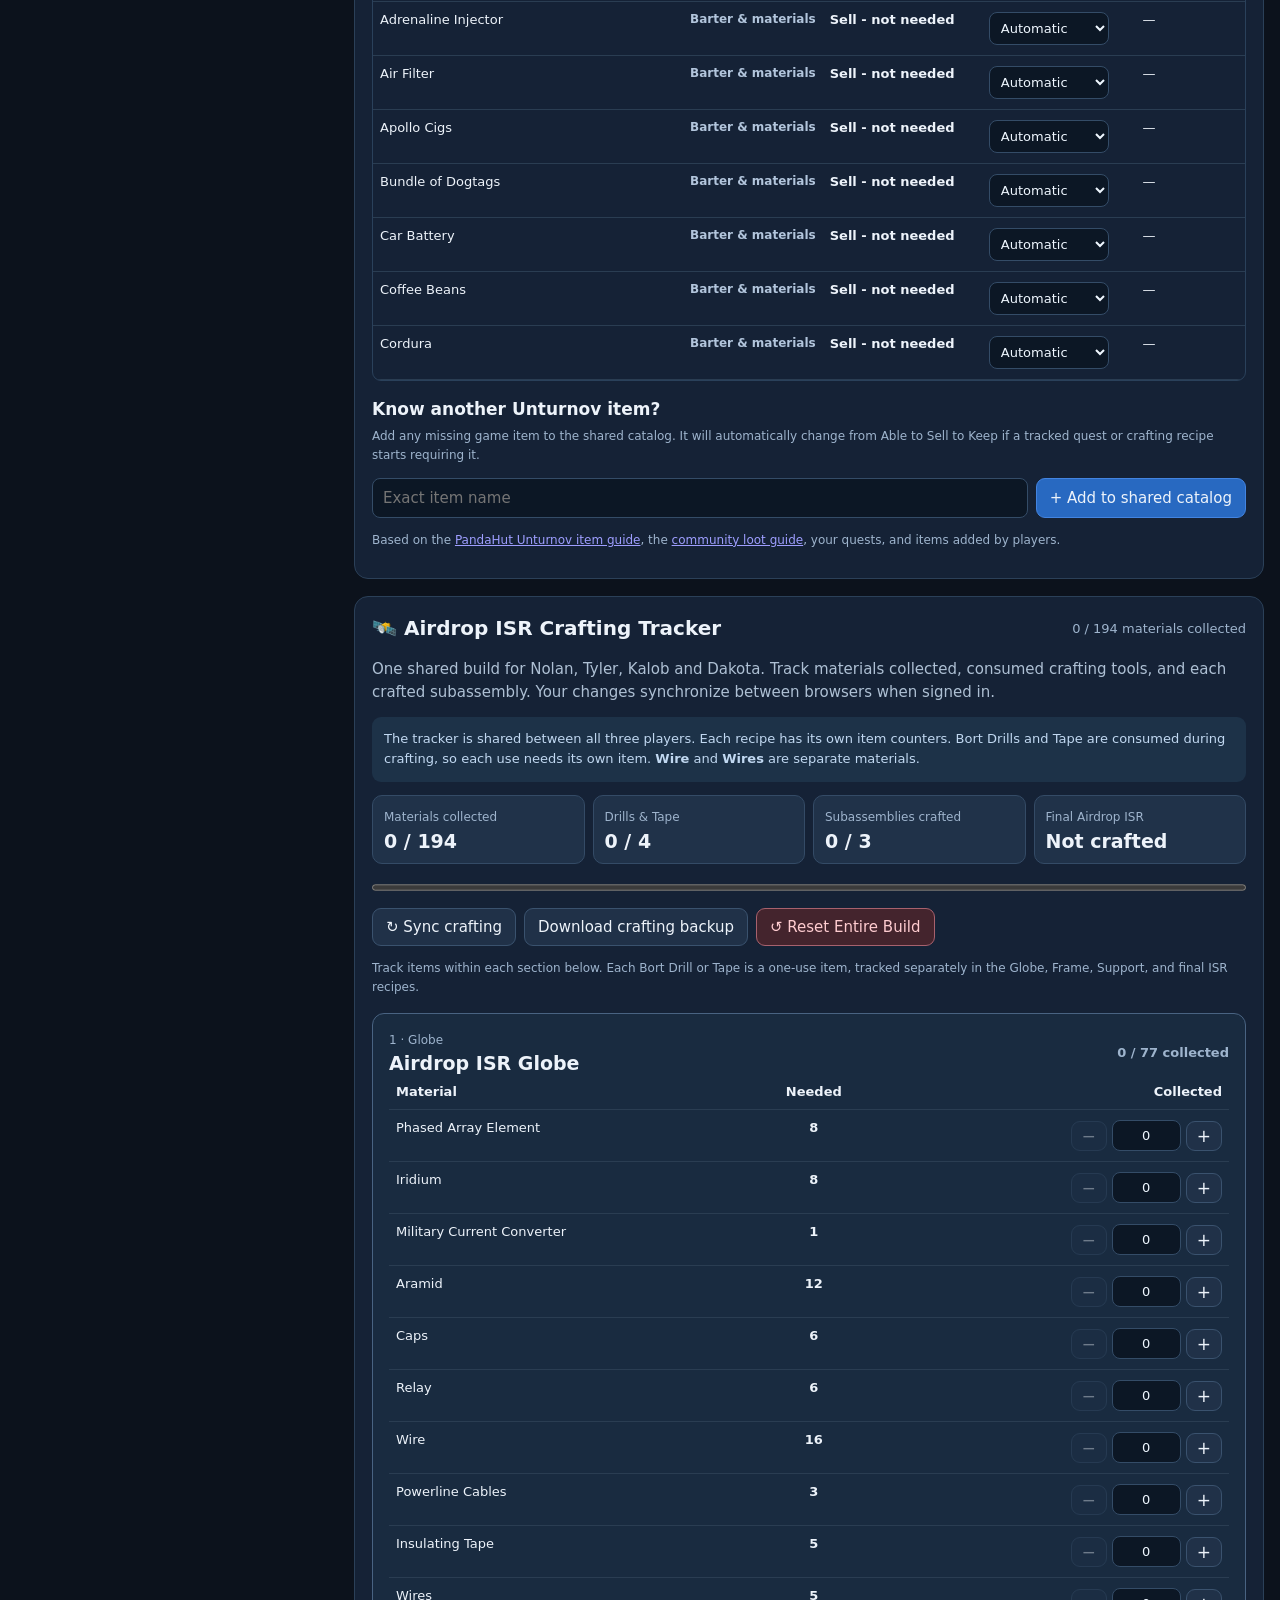
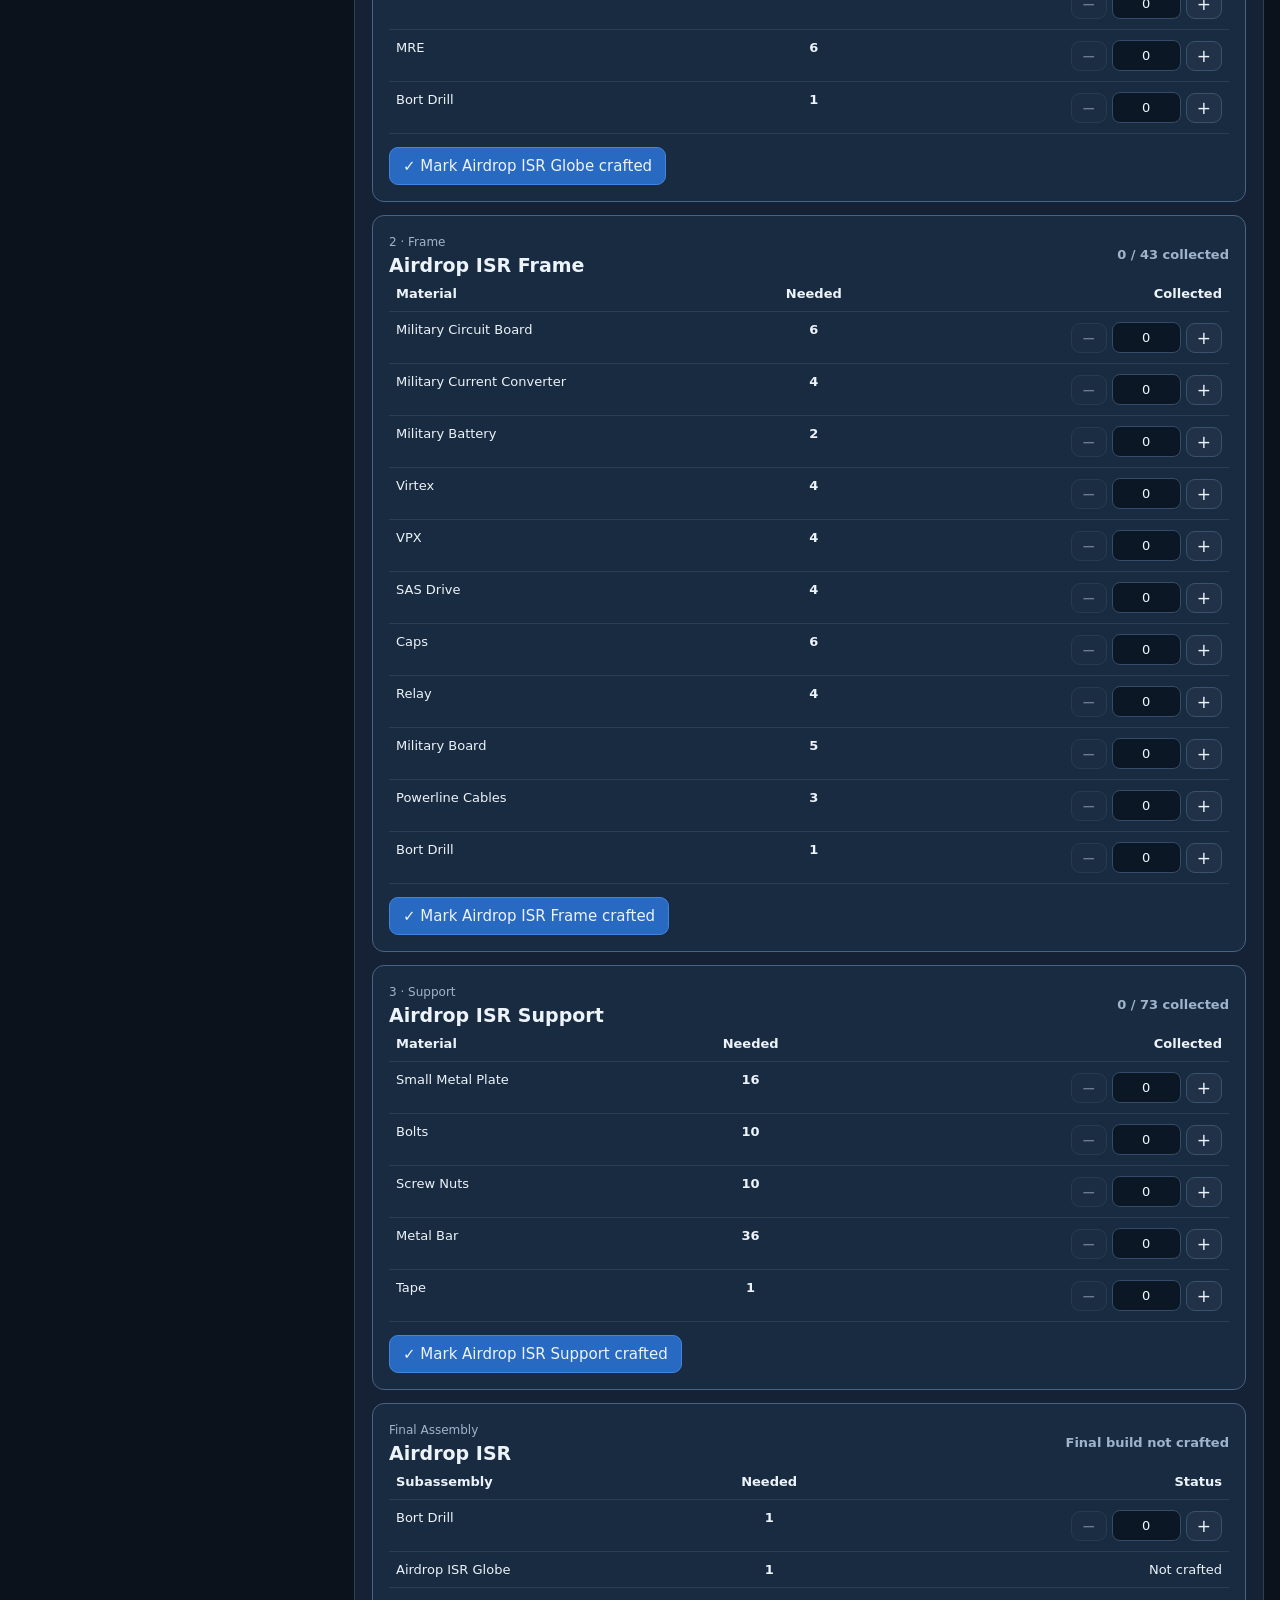
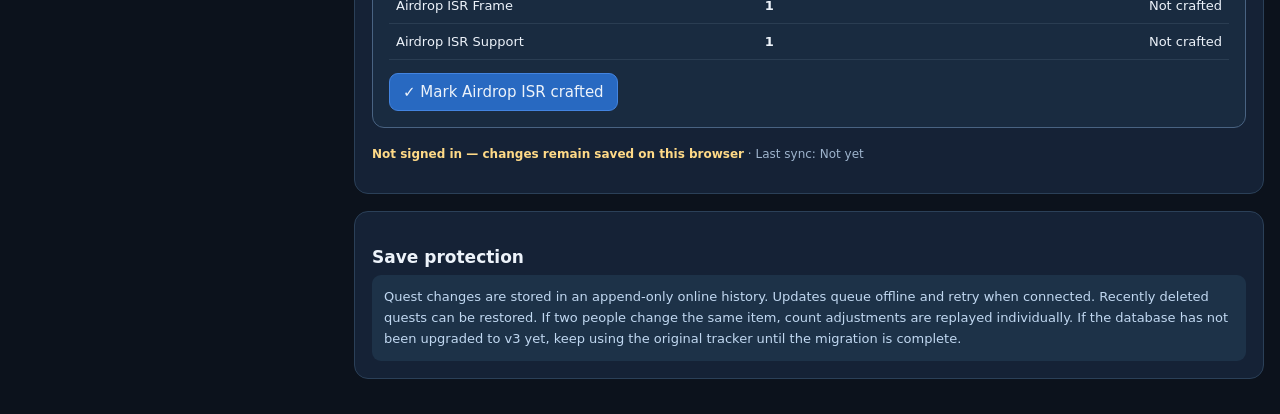
==== commit 5a9905d9: "Refresh tracker script for consistent Sell - not needed status" ====
--- a/index.html
+++ b/index.html
@@ -198,6 +198,6 @@
  </div>
 </main>
 <script src="./sell-catalog.js?v=20261009-catalog1"></script>
-<script src="./core-v3.js?v=20261009-dakota-four"></script><script src="./tracker-v3.js?v=20261009-manual-keep-sell"></script>
+<script src="./core-v3.js?v=20261009-dakota-four"></script><script src="./tracker-v3.js?v=20261009-sell-label-clean"></script>
 <script src="./airdrop-isr.js?v=20261009-sell-guide1"></script>
 </body></html>
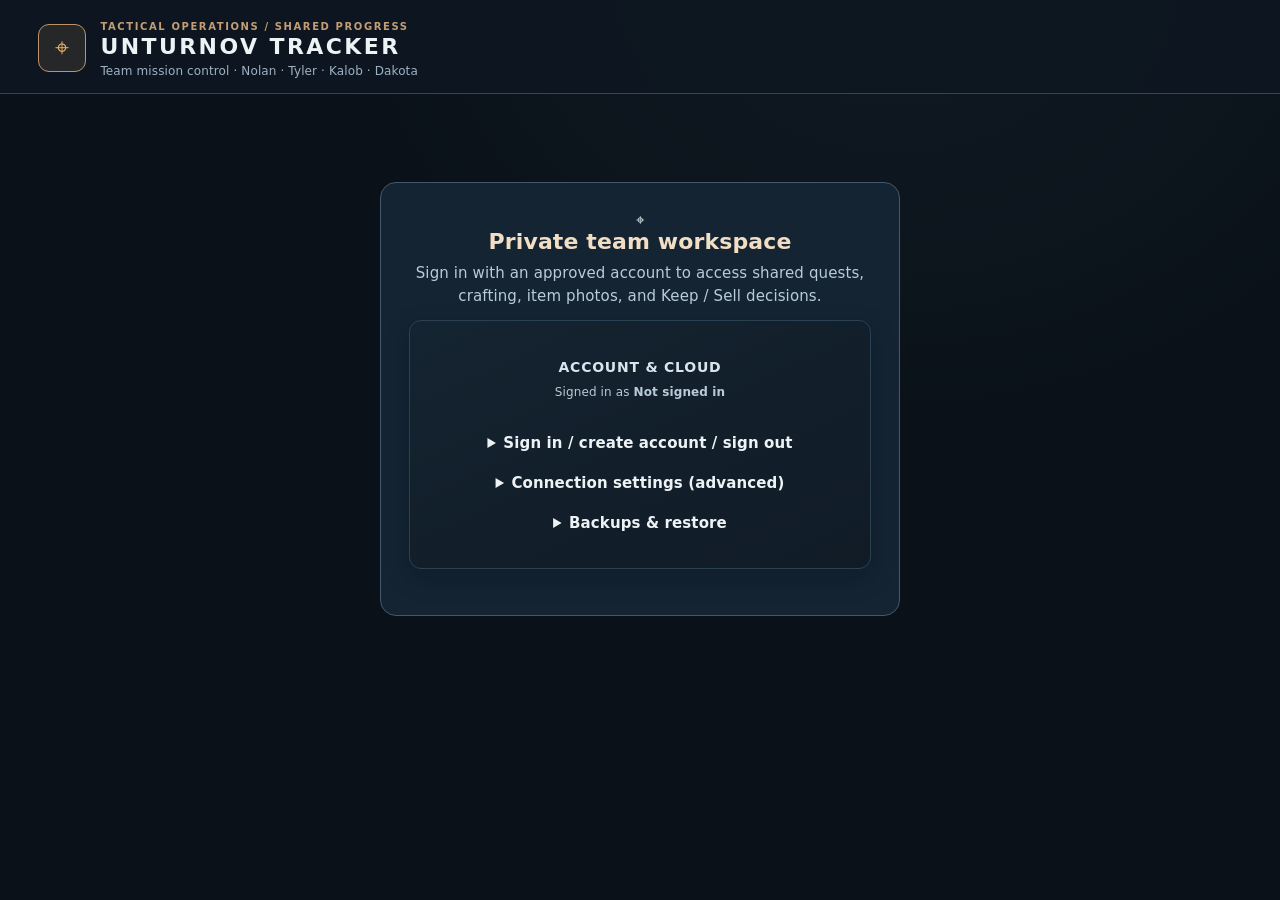
==== commit 3346f12a: "Launch tested tactical team dashboard as new Unturnov homepage" ====
--- a/index.html
+++ b/index.html
@@ -1,6 +1,6 @@
 <!doctype html>
 <html lang="en"><head><meta charset="utf-8"><meta name="viewport" content="width=device-width,initial-scale=1">
-<title>Unturnov Quest Tracker · Shared Edition</title>
+<title>Unturnov Tactical · Team Mission Control</title>
 <style>
 :root{color-scheme:dark;font-family:Inter,system-ui,-apple-system,BlinkMacSystemFont,"Segoe UI",sans-serif;background:#0c121c;color:#edf3fa}
 *{box-sizing:border-box}body{margin:0;font-size:15px}button,input,select,textarea{font:inherit}button{background:#203148;color:#edf3fa;border:1px solid #3a526e;padding:9px 13px;border-radius:9px;cursor:pointer}button:hover{background:#2c486a}button:disabled{opacity:.4;cursor:not-allowed}button.primary{background:#2869c1;border-color:#4384e0}button.primary:hover{background:#357fe4}button.danger{color:#ffb8bb;border-color:#8b4750}input,select,textarea{background:#0c1725;color:#eff7ff;border:1px solid #344c67;border-radius:8px;padding:10px;max-width:100%}input:focus,textarea:focus,select:focus{outline:2px solid #4788e1;outline-offset:1px}textarea{width:100%;min-height:115px;resize:vertical}label{display:block;margin:12px 0 8px;color:#c0d2e8}label input{display:block;width:100%;margin-top:5px}
@@ -73,18 +73,46 @@
 #sellLookupResult:empty{display:none}
 @media(max-width:740px){.sell-controls{grid-template-columns:1fr}.sell-results{max-height:420px}}
 </style>
+<link rel="stylesheet" href="./tactical.css?v=20261011-preview">
+<style>
+body:not(.auth-evaluated) main{visibility:hidden}
+body.auth-locked #authGate #accountPanel{display:block!important}
+body.auth-locked #settingsLogout{display:none!important}
+.tactical-dialog{background:#112230;border:1px solid #526b7f;color:#f0f4f6;border-radius:14px;padding:22px;width:min(520px,94vw)}
+.tactical-dialog::backdrop{background:#050c14dd}
+.tactical-dialog h3{color:#efc48e}
+.tactical-toast{position:fixed;bottom:18px;right:18px;z-index:90;padding:12px 17px;background:#243d39;color:#ccf5df;border:1px solid #5f967d;border-radius:9px;box-shadow:0 6px 26px #000a;max-width:350px}
+.tactical-toast.error{background:#442631;color:#ffccd0;border-color:#c06e75}
+</style>
 </head>
-<body>
-<header>
- <h1>🎒 Unturnov Quest Tracker</h1><p>Shared quests for Nolan, Tyler, Kalob, and Dakota</p>
- <nav id="tabs" class="tabs" aria-label="Player quests"></nav>
- <a class="airdrop-link" href="#airdropSection">🛰️ Airdrop ISR crafting tracker ↓</a>
- <a class="airdrop-link" href="#sellSection">💰 Able to Sell ↓</a>
+<body class="auth-locked" data-view="dashboard">
+<header id="siteHeader">
+ <div class="topline"><div class="brandline"><div class="brandmark" aria-hidden="true">⌖</div><div>
+  <span class="edition">TACTICAL OPERATIONS / SHARED PROGRESS</span>
+  <h1>UNTURNOV TRACKER</h1>
+  <p>Team mission control · Nolan · Tyler · Kalob · Dakota</p>
+ </div></div>
+ <div class="top-actions"><span id="tacticalAuthStatus" class="edition">TEAM ACCESS</span><span id="tacticalAccount" class="account-pill">Connecting</span><button type="button" id="quickLogout" data-action="logout">Sign out</button></div></div>
+ <nav id="mainNav" aria-label="Main website navigation">
+  <button type="button" data-view="dashboard">◈ &nbsp;Overview</button>
+  <button type="button" data-view="quests">☷ &nbsp;Quests</button>
+  <button type="button" data-view="team">▣ &nbsp;Team Loot</button>
+  <button type="button" data-view="airdrop">◎ &nbsp;Airdrop ISR</button>
+  <button type="button" data-view="sell">↔ &nbsp;Keep / Sell</button>
+  <button type="button" data-view="activity">◷ &nbsp;Activity</button>
+  <button type="button" data-view="settings">⚙ &nbsp;Settings</button>
+ </nav>
  <div class="cloud-row"><span id="syncState">Loading…</span><span class="muted" id="lastSynced">Last cloud sync: Never</span><span class="muted">Pending updates: <b id="pendingCount">0</b></span><button data-action="sync">↻ Sync</button><button data-action="undo">Undo last change</button></div>
 </header>
-<main>
+<section id="authGate"><div class="auth-gate-card"><div class="brandmark" aria-hidden="true" style="margin:0 auto">⌖</div>
+ <h2>Private team workspace</h2>
+ <p>Sign in with an approved account to access shared quests, crafting, item photos, and Keep / Sell decisions.</p>
+ <div id="authPanelMount"></div>
+ </div></section>
+<main id="appMain">
  <aside class="sidebar">
- <section class="panel">
+ <section class="panel" id="questSidebarPanel">
+  <nav id="tabs" class="tabs" aria-label="Player quests"></nav>
   <div class="row"><h2>Quests</h2><button class="primary" data-action="add-quest">+ Add quest</button></div>
   <p id="questStats" class="muted"></p>
   <input class="full" id="search" placeholder="Search quests or items" aria-label="Search quests">
@@ -101,15 +129,29 @@
   </select></label>
   <div id="questList" class="quest-list"></div>
  </section>
- <section class="panel"><h3>Account & cloud</h3><p class="muted">Signed in as <span id="accountLabel">Not signed in</span></p>
+ <div id="accountSidebarMount"><section class="panel" id="accountPanel"><h3>Account & cloud</h3><p class="muted">Signed in as <span id="accountLabel">Not signed in</span></p><div class="actions"><button id="settingsLogout" type="button" data-action="logout">Sign out of this device</button></div>
   <details><summary>Sign in / create account / sign out</summary><label>Email<input id="loginEmail" type="email" autocomplete="username" placeholder="Your approved email"></label><label>Password<input id="loginPassword" type="password" autocomplete="current-password" placeholder="Account password"></label><div class="actions"><button class="primary" data-action="login">Sign in</button><button data-action="signup">Create account</button><button data-action="logout">Sign out</button></div></details>
   <details><summary>Connection settings (advanced)</summary><p class="muted">Use the same Supabase project on every computer. Never enter a secret or service-role key.</p><label>Project URL<input id="projectUrl" placeholder="https://...supabase.co"></label><label>Publishable key<input id="publicKey" placeholder="sb_publishable_..."></label><button data-action="save-config">Save connection</button></details>
-  <details><summary>Backups & restore</summary><p class="muted">Downloads all three players' quests and the saved change history. Keep the backup somewhere safe.</p><button data-action="export">Download full backup</button><label>Restore from backup<input id="backupFile" type="file" accept=".json,application/json"></label></details>
- </section>
+  <details><summary>Backups & restore</summary><p class="muted">Download the full team snapshot: all four players' quests, Airdrop ISR progress, Keep/Sell choices, custom items, and image references. Original image files remain in cloud storage and are not embedded in JSON backups.</p><button data-action="export" class="primary">Download unified full backup</button><label>Restore from a full backup<input id="backupFile" type="file" accept=".json,application/json"></label><p class="muted">Restoring appends new events to shared history and needs two confirmations. Make a current backup first.</p></details>
+ </section></div>
  </aside>
- <div>
+ <div id="mainWorkspace">
+  <section class="panel" id="dashboardView" aria-label="Team overview">
+   <p class="dashboard-kicker">Operational status / Team overview</p>
+   <h2 class="dashboard-lead">Everything your squad needs. One place.</h2>
+   <p class="dashboard-intro">Shared quest progress, item requirements and crafting readiness. Every player has an independent quest log.</p>
+   <div class="dashboard-stats" id="dashboardStats"></div>
+   <h3>Squad progression</h3>
+   <div class="dashboard-players" id="dashboardPlayers"></div>
+   <div class="dashboard-shortcuts">
+    <button type="button" data-go-view="quests">☷ &nbsp; View quests</button>
+    <button type="button" data-go-view="sell">↔ &nbsp; Keep / Sell guide</button>
+    <button type="button" data-go-view="airdrop">◎ &nbsp; Craft Airdrop ISR</button>
+   </div>
+   <p id="dashboardUpdated" class="muted" style="margin-top:18px"></p>
+  </section>
   <section class="panel" id="questDetail"></section>
-  <section class="panel" id="personal-nolan" hidden>
+  <section class="panel personal-loot-panel" id="personal-nolan" hidden>
     <h2>🎒 Nolan’s Personal Loot List</h2>
     <p class="muted">Remaining items and actions for Nolan's unfinished quests. Shared item requirements are combined; one Bundle of Dogtags counts as 10 Dogtags.</p>
     <h3 class="loot-section-heading">📦 Items to collect</h3>
@@ -117,7 +159,7 @@
     <h3 class="loot-section-heading">✅ Actions to complete</h3>
     <div class="overflow"><table><thead><tr><th>Action</th><th>Still need</th><th>Needed for</th></tr></thead><tbody id="personalActionsNolan"></tbody></table></div>
    </section>
-  <section class="panel" id="personal-tyler" hidden>
+  <section class="panel personal-loot-panel" id="personal-tyler" hidden>
     <h2>🎒 Tyler’s Personal Loot List</h2>
     <p class="muted">Remaining items and actions for Tyler's unfinished quests. Shared item requirements are combined; one Bundle of Dogtags counts as 10 Dogtags.</p>
     <h3 class="loot-section-heading">📦 Items to collect</h3>
@@ -125,7 +167,7 @@
     <h3 class="loot-section-heading">✅ Actions to complete</h3>
     <div class="overflow"><table><thead><tr><th>Action</th><th>Still need</th><th>Needed for</th></tr></thead><tbody id="personalActionsTyler"></tbody></table></div>
    </section>
-  <section class="panel" id="personal-kalob" hidden>
+  <section class="panel personal-loot-panel" id="personal-kalob" hidden>
     <h2>🎒 Kalob’s Personal Loot List</h2>
     <p class="muted">Remaining items and actions for Kalob's unfinished quests. Shared item requirements are combined; one Bundle of Dogtags counts as 10 Dogtags.</p>
     <h3 class="loot-section-heading">📦 Items to collect</h3>
@@ -133,7 +175,7 @@
     <h3 class="loot-section-heading">✅ Actions to complete</h3>
     <div class="overflow"><table><thead><tr><th>Action</th><th>Still need</th><th>Needed for</th></tr></thead><tbody id="personalActionsKalob"></tbody></table></div>
    </section>
-  <section class="panel" id="personal-dakota" hidden>
+  <section class="panel personal-loot-panel" id="personal-dakota" hidden>
     <h2>🎒 Dakota’s Personal Loot List</h2>
     <p class="muted">Remaining items and actions for Dakota's unfinished quests. Shared item requirements are combined; one Bundle of Dogtags counts as 10 Dogtags.</p>
     <h3 class="loot-section-heading">📦 Items to collect</h3>
@@ -141,7 +183,7 @@
     <h3 class="loot-section-heading">✅ Actions to complete</h3>
     <div class="overflow"><table><thead><tr><th>Action</th><th>Still need</th><th>Needed for</th></tr></thead><tbody id="personalActionsDakota"></tbody></table></div>
    </section>
-  <section class="panel"><h2>🧰 Team Loot List</h2>
+  <section class="panel" id="teamSection"><p class="dashboard-kicker">Squad resources</p><h2>▣ Team Loot List</h2>
     <p class="muted">Remaining items and actions across Nolan, Tyler, Kalob and Dakota. One Bundle of Dogtags counts as 10 individual Dogtags.</p>
     <h3 class="loot-section-heading">📦 Items to collect</h3>
     <div class="overflow"><table><thead><tr><th>Item</th><th>Total needed</th><th>Who needs it</th></tr></thead><tbody id="teamLoot"></tbody></table></div>
@@ -168,6 +210,16 @@
     </div>
     <p id="sellLookupResult" class="muted" role="status"></p>
     <div class="overflow sell-results"><table><thead><tr><th>Item</th><th>Category</th><th>Status</th><th>Move to</th><th>Needed for</th></tr></thead><tbody id="sellList"></tbody></table></div>
+    <details class="image-edit-panel" id="iconLibraryPanel">
+     <summary>▧ Genuine item images / bulk importer</summary>
+     <p class="muted">Real in-game item icons appear beside their item names in Keep / Sell, Team Loot and Airdrop ISR. Items without a verified image show a placeholder, never a guessed picture.</p>
+     <p class="muted">In Unturned, use the Workshop's item-icon export tools to generate icons for installed assets. Select the exported PNG/JPG/WEBP files below. The importer matches <strong>exact item names only</strong> and skips everything uncertain.</p>
+     <div class="actions" style="align-items:center">
+      <input id="iconBulkFiles" type="file" accept=".png,.jpg,.jpeg,.webp,image/png,image/jpeg,image/webp" multiple aria-label="Choose exported game item icon files" style="flex:1">
+      <button type="button" class="primary" id="iconBulkUpload">Import matching icons</button>
+     </div>
+     <p class="muted" id="iconBulkStatus" role="status">No import in progress.</p>
+    </details>
     <h3>Know another Unturnov item?</h3>
     <p class="muted">Add any missing game item to the shared catalog. It will automatically change from Able to Sell to Keep if a tracked quest or crafting recipe starts requiring it.</p>
     <div class="actions"><input id="sellAddName" placeholder="Exact item name" aria-label="Missing Unturnov item" style="flex:1;min-width:150px">
@@ -194,10 +246,27 @@
    <div id="airdropStages" class="airdrop-sections"></div>
    <p class="muted"><span id="airdropSyncStatus">Checking shared crafting progress…</span> · <span id="airdropLastSynced">Last sync: Not yet</span></p>
   </details>
-  <section class="panel"><h3>Save protection</h3><div class="notice">Quest changes are stored in an append-only online history. Updates queue offline and retry when connected. Recently deleted quests can be restored. If two people change the same item, count adjustments are replayed individually. If the database has not been upgraded to v3 yet, keep using the original tracker until the migration is complete.</div></section>
+  <section class="panel" id="activitySection">
+   <p class="dashboard-kicker">Transparency / Recent updates</p>
+   <div class="row"><div><h2>Team Activity</h2><p class="muted">Recent quest, crafting and Keep/Sell changes. Author names are shown when they can be verified.</p></div>
+    <select id="activityScope" aria-label="Activity type"><option value="all">All changes</option><option value="quest">Quests</option><option value="craft">Airdrop ISR</option><option value="sell">Keep / Sell</option></select>
+   </div>
+   <div id="activityList" aria-live="polite"><p class="muted">Loading recent updates…</p></div>
+  </section>
+  <section class="panel" id="saveProtection"><h3>Save protection</h3><div class="notice">Private team accounts, append-only quest/crafting histories, a separate protected recovery snapshot, and queued offline updates. When signing out, all pending changes must synchronize before cached game data is cleared. For a downloadable recovery point, use Settings → Unified Backup.</div></section>
  </div>
-</main>
-<script src="./sell-catalog.js?v=20261009-catalog1"></script>
-<script src="./core-v3.js?v=20261009-dakota-four"></script><script src="./tracker-v3.js?v=20261009-sell-label-clean"></script>
-<script src="./airdrop-isr.js?v=20261009-sell-guide1"></script>
+</main><dialog id="itemImageDialog" class="tactical-dialog">
+ <h3 id="itemImageTitle">Real game item icon</h3>
+ <p>Upload only a matching Unturnov inventory icon. False matches make the Keep / Sell list less useful for everyone.</p>
+ <label>Image file<input id="itemImageFile" type="file" accept="image/png,image/jpeg,image/webp"></label>
+ <p class="muted" id="itemImageStatus"></p>
+ <div class="actions"><button id="itemImageUpload" class="primary" type="button">Upload verified icon</button><button id="itemImageCancel" type="button">Cancel</button></div>
+</dialog>
+<div id="tacticalToast" class="tactical-toast" role="status" aria-live="polite" hidden></div>
+
+<script src="./sell-catalog.js?v=20261011-tactical"></script>
+<script src="./core-v3.js?v=20261011-tactical"></script>
+<script src="./tracker-tactical.js?v=20261011-preview"></script>
+<script src="./airdrop-tactical.js?v=20261011-preview"></script>
+<script src="./tactical-enhancements.js?v=20261011-bulk-icons-2"></script>
 </body></html>
--- a/tactical.css
+++ b/tactical.css
@@ -0,0 +1,144 @@
+/* UNTURNOV // Tactical Operations dashboard — preview redesign */
+:root{--t-bg:#0a1118;--t-surface:#121f2b;--t-surface2:#192a38;--t-border:#314659;--t-accent:#e4ad64;--t-green:#72c4a0;--t-red:#e6a1a0;--t-text:#edf2f4;--t-muted:#9eb2c3;--t-radius:12px;color-scheme:dark;background:var(--t-bg)}
+body{background:radial-gradient(ellipse at 70% -5%,#21354544,transparent 45%),#0a1118;color:var(--t-text);font-family:Inter,ui-sans-serif,system-ui,-apple-system,"Segoe UI",sans-serif;letter-spacing:.008em}
+header{background:#0d1721ed;border-bottom:1px solid var(--t-border);padding:16px clamp(16px,3vw,46px) 12px}
+#siteHeader .brandline{display:flex;align-items:center;gap:14px;min-width:0}
+#siteHeader .brandmark{display:grid;place-items:center;background:#d2a16420;border:1px solid #bd946a;color:var(--t-accent);border-radius:11px;width:48px;height:48px;font-size:25px}
+#siteHeader h1{font-size:22px;letter-spacing:.11em;margin:0;text-transform:uppercase;font-weight:800}
+#siteHeader .brandline p{margin:3px 0 0;font-size:12px;color:var(--t-muted)}
+#siteHeader .brandline .edition{font-size:10px;letter-spacing:.16em;color:#c39e74;font-weight:700}
+#siteHeader .topline{display:flex;align-items:center;justify-content:space-between;gap:16px;flex-wrap:wrap}
+#siteHeader .top-actions{display:flex;align-items:center;gap:10px;flex-wrap:wrap}
+#siteHeader .account-pill{font-size:12px;display:flex;align-items:center;gap:7px;padding:7px 11px;background:#1b2a37;border:1px solid #355065;border-radius:999px}
+#siteHeader .account-pill:before{content:"";width:7px;height:7px;border-radius:50%;background:var(--t-green)}
+#mainNav{display:flex;gap:5px;overflow-x:auto;padding:14px 0 6px;margin-top:4px;scrollbar-width:thin;border-bottom:1px solid #2c3e4d}
+#mainNav button{white-space:nowrap;border:0;background:transparent;color:#a9bece;padding:10px 15px;border-radius:7px;font-size:13px;font-weight:650;min-height:42px}
+#mainNav button:hover{background:#243849;color:#fff}
+#mainNav button.active{background:#dfa95f1c;color:#ffd49b;box-shadow:inset 0 -2px var(--t-accent)}
+#siteHeader .cloud-row{border:0;border-radius:0;background:none;gap:8px;padding:9px 0 0;font-size:12px}
+#siteHeader .cloud-row button{padding:6px 11px;font-size:12px}
+#siteHeader>.airdrop-link{display:none}
+main{max-width:1460px;padding:0 22px;margin:22px auto;gap:19px}
+main>.sidebar{min-width:0}
+main>div{min-width:0}
+.panel{background:linear-gradient(155deg,#152431,#101b26);border:1px solid #2b4050;border-radius:var(--t-radius);padding:20px;margin-bottom:18px;box-shadow:0 9px 26px #050a1138}
+.panel h2{font-size:19px;font-weight:760;letter-spacing:.02em}
+.panel h3{font-size:14px;letter-spacing:.055em;text-transform:uppercase;color:#d9e5ed}
+.panel p,.muted{color:var(--t-muted)}
+#siteHeader button,.panel button{transition:background-color .15s,border-color .15s,transform .15s}
+button{border-radius:8px;background:#1c2d3b;border-color:#3d576a}
+button.primary{background:#bd8745;border-color:#daaa69;color:#111820;font-weight:750}
+button.primary:hover{background:#efb971}
+button:focus-visible,a:focus-visible,[tabindex]:focus-visible{outline:2px solid #e3b47b;outline-offset:3px}
+input,textarea,select{background:#0d1822;border-color:#344d60;color:#f5f7f8}
+table{font-size:13px}
+th{background:#1d3040;color:#c9d8e4;font-size:11px;letter-spacing:.06em;text-transform:uppercase;position:sticky;top:0;z-index:1}
+td{border-bottom:1px solid #2b4152}
+tr:hover td{background:#ffffff06}
+#tabs button{font-size:13px;padding:11px 10px}
+#tabs button.active{background:#bd8745;border-color:#e9be84;color:#111923}
+#questList{max-height:66vh}
+.quest-row{background:#152535;padding:11px;border-radius:8px}
+.quest-row.active{background:#2e4051;border-color:#d4a365}
+.notice{background:#182d3d;border:1px solid #304d5b}
+.airdrop-recipe{background:#112434;border:1px solid #385568}
+.airdrop-metric{background:#142a39}
+#sellSection .sell-results{max-height:610px}
+#sellSection .sell-results table{min-width:900px}
+.sell-decision-select{background:#172b3b}
+#dashboardView{display:none}
+.dashboard-kicker{color:#e0ac71;font-size:11px;letter-spacing:.18em;text-transform:uppercase;font-weight:800;margin:0 0 8px}
+.dashboard-lead{font-size:25px;line-height:1.25;font-weight:780;margin:0 0 6px;letter-spacing:.006em;color:#f7f5f1}
+.dashboard-intro{margin-bottom:20px!important}
+.dashboard-stats{display:grid;grid-template-columns:repeat(4,minmax(0,1fr));gap:12px;margin-bottom:15px}
+.dashboard-stat{background:#142432;border:1px solid #334b5e;border-radius:11px;padding:18px;min-width:0}
+.dashboard-stat .stat-label{display:block;color:#a9bfd0;font-size:11px;letter-spacing:.065em;text-transform:uppercase}
+.dashboard-stat .stat-number{display:block;font-size:29px;color:#f6f0e6;font-weight:800;line-height:1.4;font-variant-numeric:tabular-nums}
+.dashboard-stat .stat-sub{color:#91a9b9;font-size:12px}
+.dashboard-players{display:grid;grid-template-columns:repeat(2,minmax(0,1fr));gap:12px}
+.dashboard-player{padding:16px;background:#142433;border:1px solid #35485c;border-radius:10px;min-width:0}
+.dashboard-player h3{font-size:17px;color:#f1f4f4;margin:0}
+.dashboard-player .row{margin-bottom:10px}
+.player-progress{height:9px;border-radius:10px;background:#304557;overflow:hidden}
+.player-progress span{height:100%;display:block;background:linear-gradient(90deg,#a47b49,#e8b978);border-radius:10px}
+.dashboard-player .player-meta{margin:8px 0 0;font-size:12px;color:#acbecc}
+.dashboard-shortcuts{display:grid;grid-template-columns:repeat(3,minmax(0,1fr));gap:9px;margin-top:15px}
+.dashboard-shortcuts button{display:flex;gap:8px;align-items:center;justify-content:center;min-height:50px}
+.view-section-caption{color:var(--t-muted);font-size:12px;margin:8px 0 14px}
+#activitySection{display:none}
+.activity-entry{display:flex;gap:12px;align-items:flex-start;padding:13px 4px;border-bottom:1px solid #2c4052}
+.activity-entry:last-child{border-bottom:0}
+.activity-entry .activity-time{font-size:12px;color:#8fabbd;white-space:nowrap;margin-left:auto}
+.activity-entry .activity-symbol{border:1px solid #4a5b69;border-radius:7px;padding:7px;color:#e2b17a;background:#233646}
+.activity-entry strong{font-size:13px}
+.activity-entry p{font-size:12px;margin:4px 0}
+#activityScope{max-width:200px}
+#accountPanel{scroll-margin-top:12px}
+#settingsLead{display:none}
+#authGate{display:none;padding:16px}
+#authGate .auth-gate-card{max-width:520px;margin:8vh auto;background:#142432;border:1px solid #40596c;border-radius:16px;padding:28px;text-align:center}
+#authGate h2{color:#f2dec2;font-size:22px}
+#authGate p{color:#bacbd8}
+#authGate button{width:100%;max-width:310px}
+.image-cell{display:flex;align-items:center;gap:11px;min-width:140px}
+.item-thumb{width:43px;height:43px;flex:0 0 43px;object-fit:contain;border:1px solid #3d5467;background:#102130;border-radius:8px;padding:3px}
+.item-thumb.fallback{display:grid;place-items:center;color:#c6ad83;font-size:20px;background:#27384a}
+.item-thumb .item-symbol{font-size:20px}
+.item-name{font-weight:650;overflow-wrap:anywhere}
+.item-photo-link{font-size:11px;text-decoration:underline;color:#dbb77e;background:none!important;border:0!important;padding:0!important;white-space:nowrap}
+.item-quickpic{display:flex;align-items:center;gap:12px;margin-top:10px}
+.image-edit-panel{border-top:1px solid #334a5e;padding:12px 0}
+.image-edit-panel input{width:min(480px,100%)}
+.image-edit-panel .actions{align-items:center}
+body[data-view]{--active-view:1}
+body[data-view] #questDetail,body[data-view] #teamSection,body[data-view] #sellSection,body[data-view] #airdropSection,body[data-view] #dashboardView,body[data-view] #activitySection,body[data-view] .personal-loot-panel,body[data-view] #saveProtection{display:none!important}
+body[data-view]:not([data-view="quests"]) main{grid-template-columns:minmax(0,1fr)}
+body[data-view]:not([data-view="quests"]):not([data-view="settings"]) main>.sidebar{display:none}
+body[data-view="quests"] #questDetail{display:block!important}
+body[data-view="quests"] .personal-loot-panel:not([hidden]){display:block!important}
+body[data-view="team"] #teamSection{display:block!important}
+body[data-view="sell"] #sellSection{display:block!important}
+body[data-view="airdrop"] #airdropSection{display:block!important}
+body[data-view="dashboard"] #dashboardView{display:block!important}
+body[data-view="activity"] #activitySection{display:block!important}
+body[data-view="settings"] #settingsLead,body[data-view="settings"] #saveProtection{display:block!important}
+body[data-view="settings"] main>.sidebar{display:block;grid-column:1}
+body[data-view="settings"] #questSidebarPanel{display:none}
+body[data-view="quests"] #accountPanel{display:none}
+body[data-view]:not([data-view="settings"]):not([data-view="quests"]) #accountPanel{display:none}
+body:not([data-view="quests"]):not([data-view="settings"]) .sidebar{display:none}
+body[data-view="settings"] main>div{display:none}
+body.auth-locked main,body.auth-locked #mainNav,body.auth-locked #siteHeader .cloud-row,body.auth-locked #siteHeader .top-actions{display:none!important}
+body.auth-locked #authGate{display:block}
+@media(max-width:1100px){.dashboard-stats{grid-template-columns:repeat(2,minmax(0,1fr))}}
+@media(max-width:740px){
+ header{padding:13px 13px 10px}
+ #siteHeader h1{font-size:17px}
+ #siteHeader .brandmark{height:41px;width:41px}
+ #siteHeader .top-actions{display:none}
+ #mainNav button{font-size:12px;padding:8px 12px;min-height:40px}
+ main{padding:0 12px;margin:13px auto}
+ .panel{padding:14px}
+ .dashboard-lead{font-size:22px}
+ .dashboard-stats{grid-template-columns:repeat(2,minmax(0,1fr));gap:8px}
+ .dashboard-stat{padding:12px}
+ .dashboard-stat .stat-number{font-size:24px}
+ .dashboard-players{grid-template-columns:1fr}
+ .dashboard-shortcuts{grid-template-columns:1fr}
+ body[data-view="quests"] main{display:block}
+ #questSidebarPanel{margin-bottom:12px}
+ #questList{max-height:230px}
+ .mobile-cards thead{display:none}
+ .mobile-cards,.mobile-cards tbody,.mobile-cards tr,.mobile-cards td{display:block;width:100%}
+ .mobile-cards tr{border:1px solid #35495b;margin:10px 0;padding:10px;border-radius:9px;background:#172939}
+ .mobile-cards td{display:flex;justify-content:space-between;align-items:flex-start;gap:9px;border:0;padding:6px 2px!important;text-align:right!important;white-space:normal}
+ .mobile-cards td:before{content:attr(data-label);flex-shrink:0;font-size:11px;color:#a8bbcb;text-align:left}
+ .mobile-cards td:first-child{text-align:left!important}
+ .mobile-cards td:last-child{display:block;text-align:left!important}
+ .mobile-cards td:last-child:before{display:block;margin-bottom:4px}
+ #sellSection .sell-results{max-height:none;border:0;overflow:visible}
+ #sellSection .sell-results table{min-width:0}
+ #sellSection .sell-results td:nth-child(4){min-width:0}
+ .item-thumb{width:37px;height:37px;flex-basis:37px}
+}
+@media(prefers-reduced-motion:reduce){*,*:before,*:after{transition:none!important;scroll-behavior:auto!important}}
